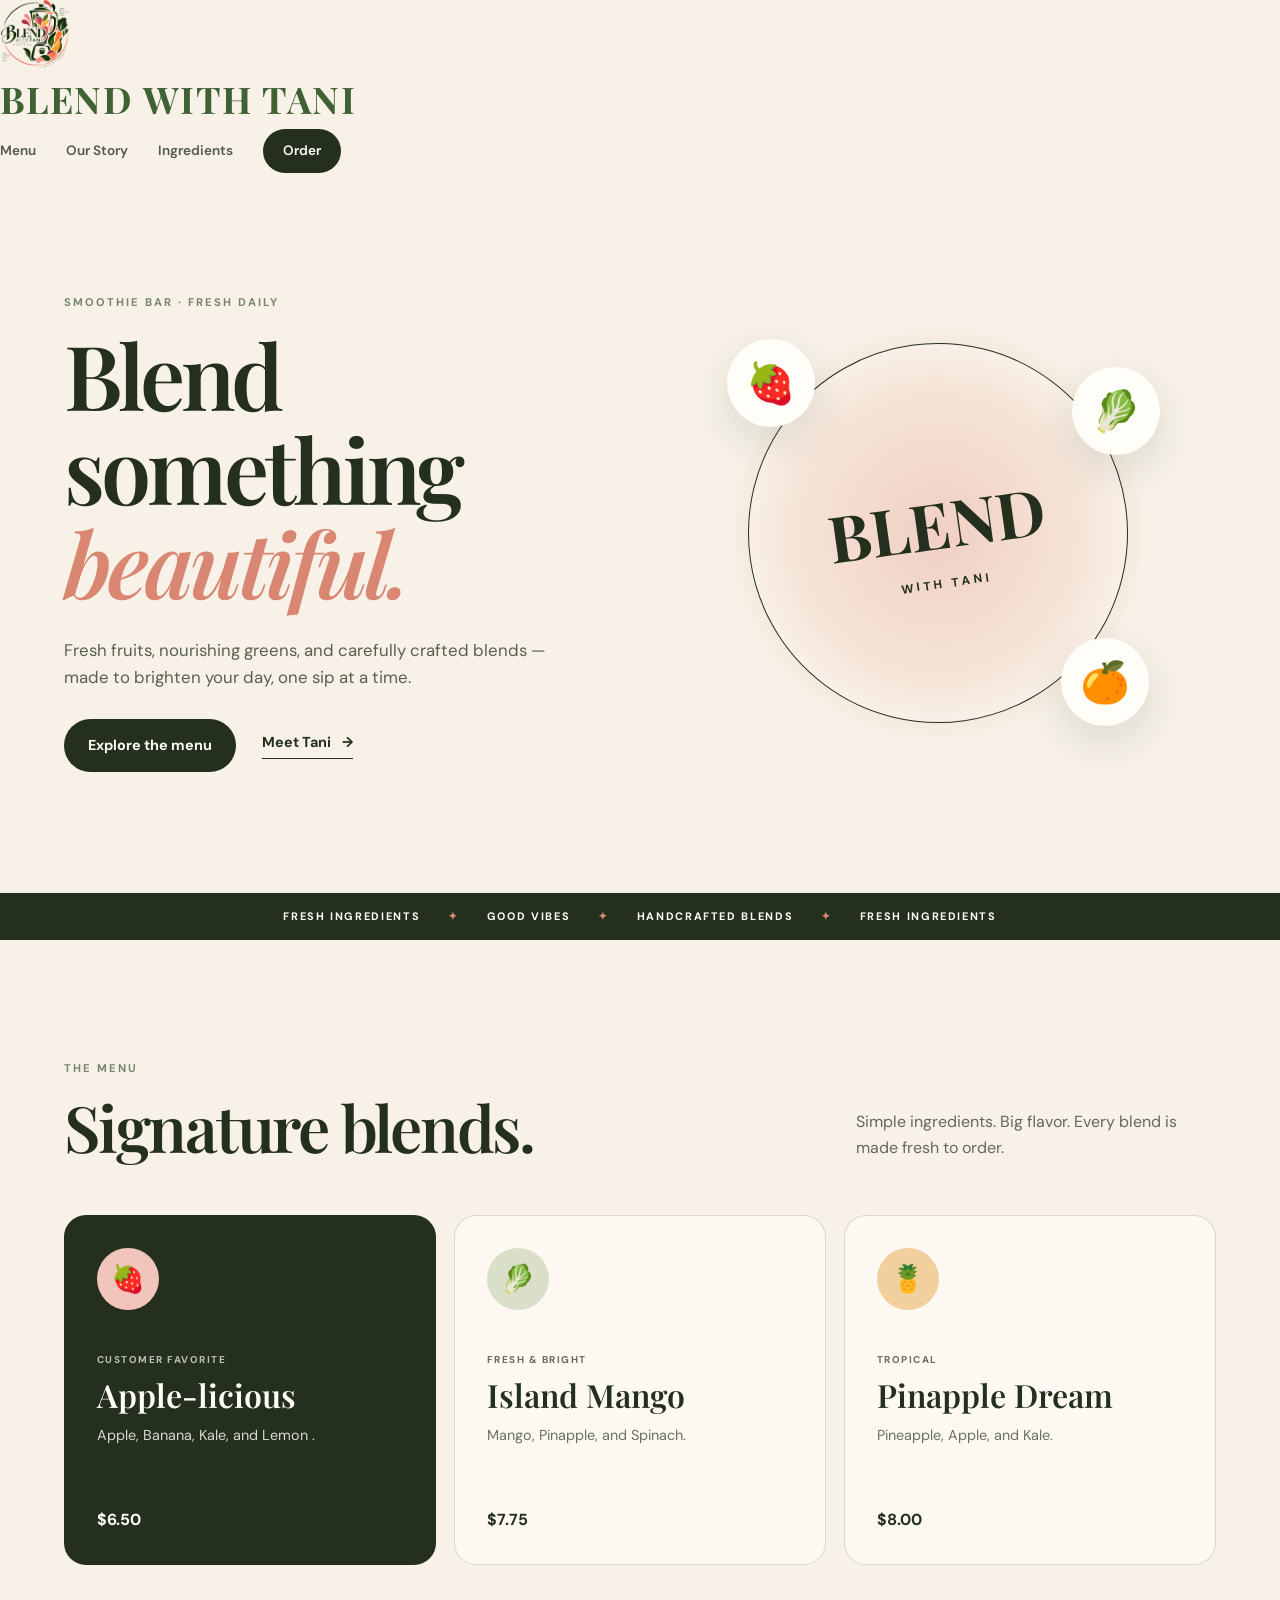
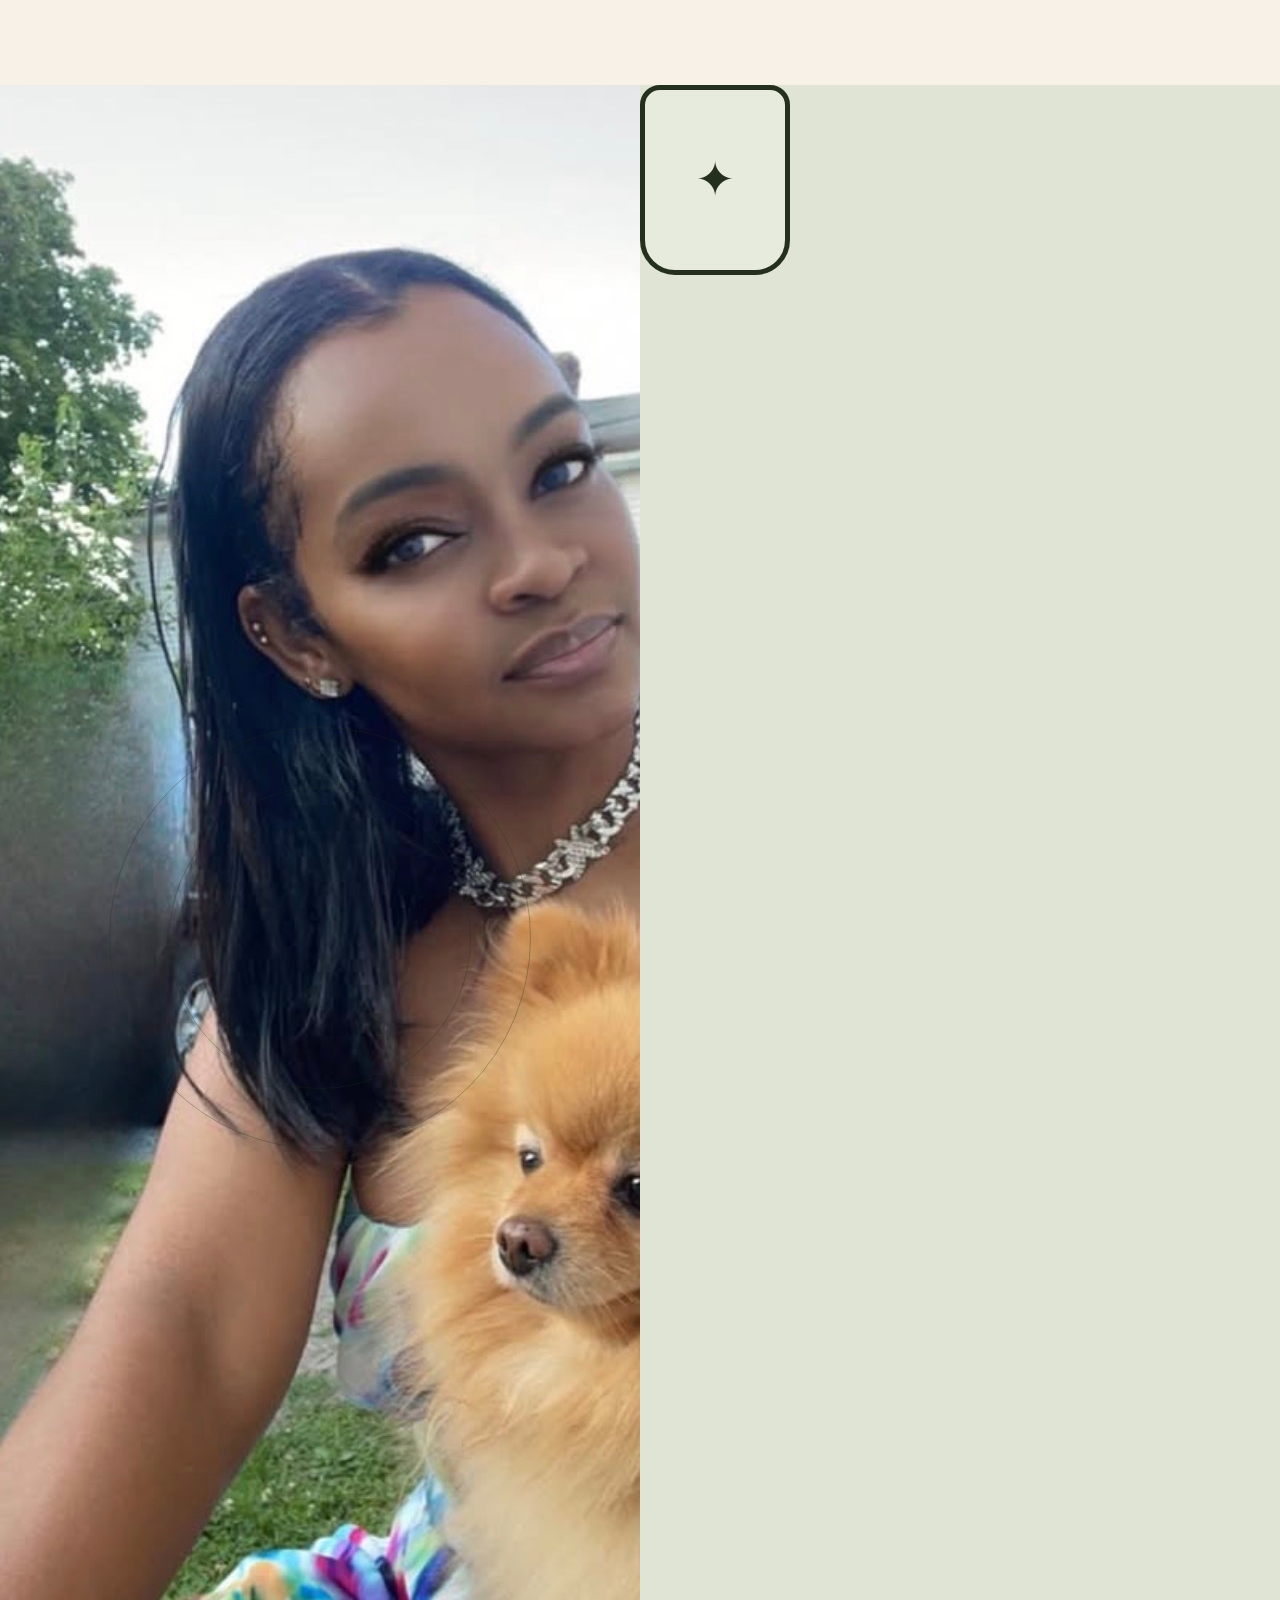
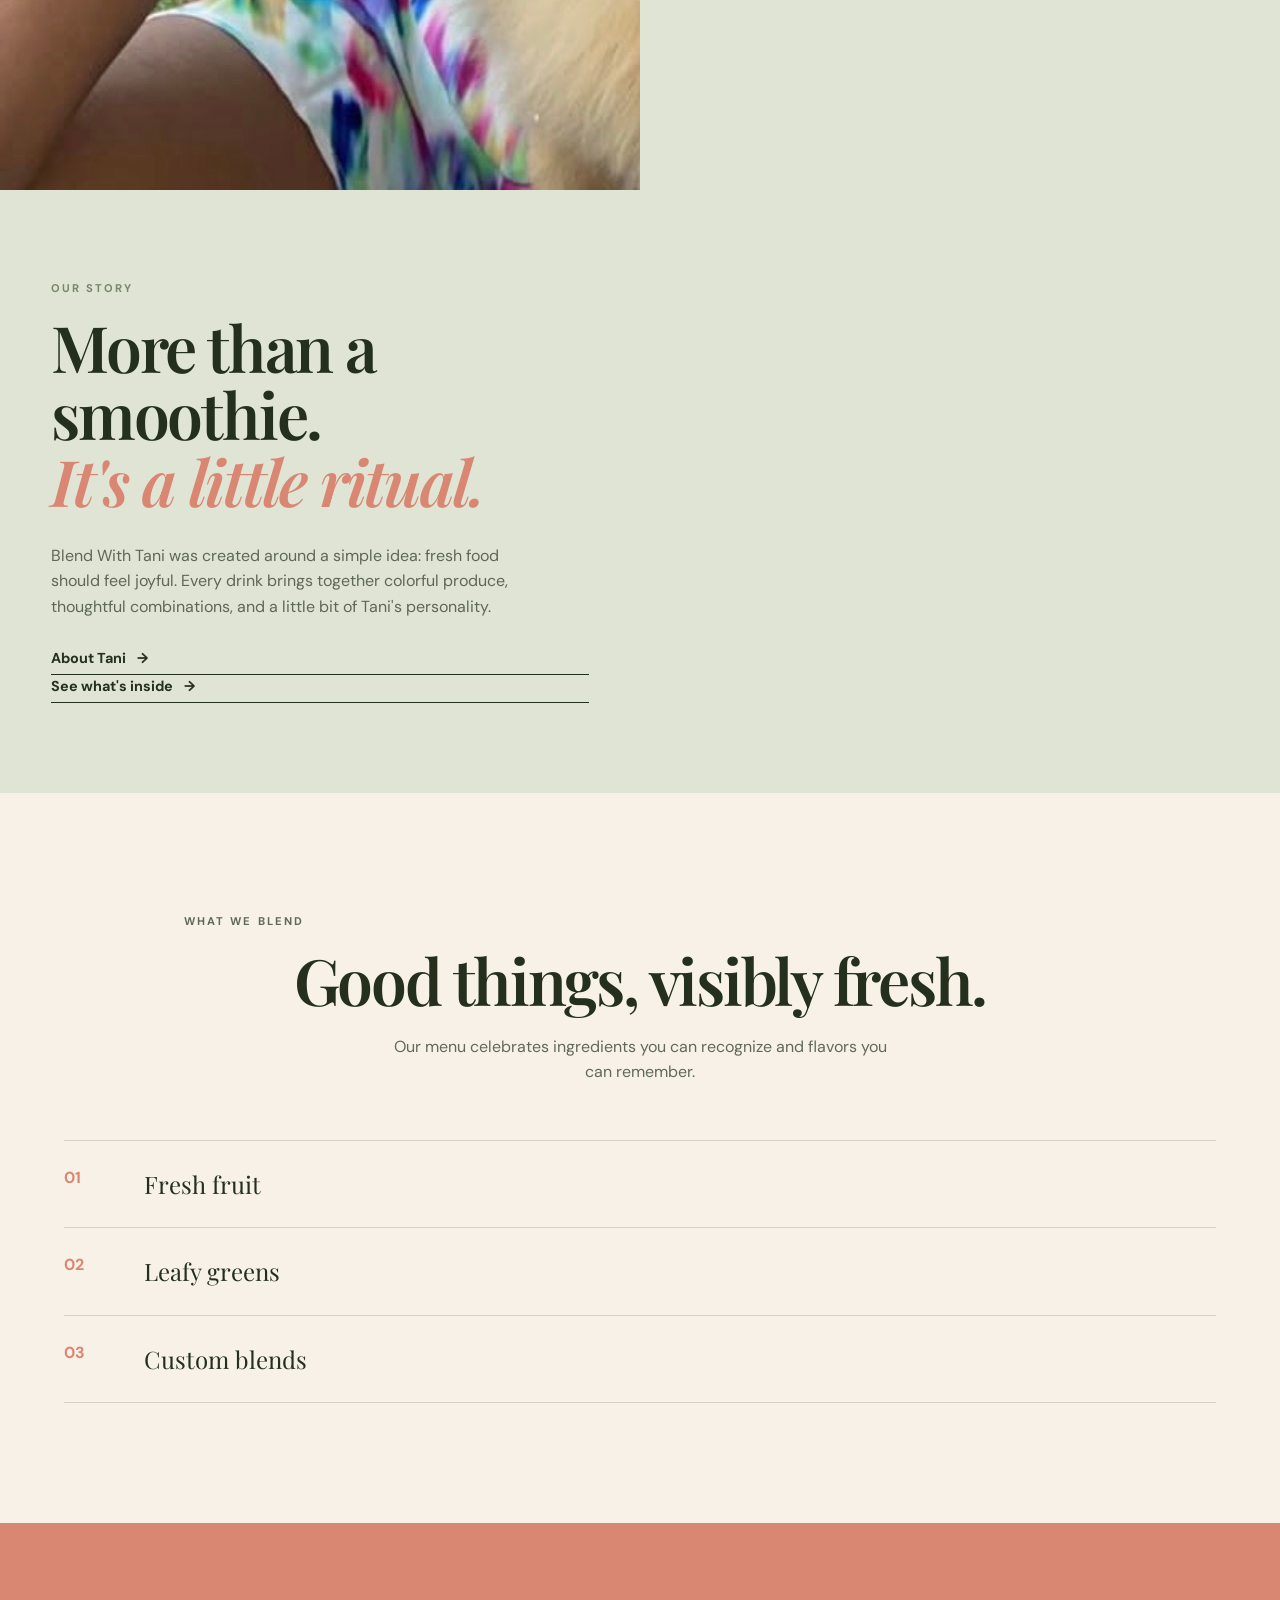
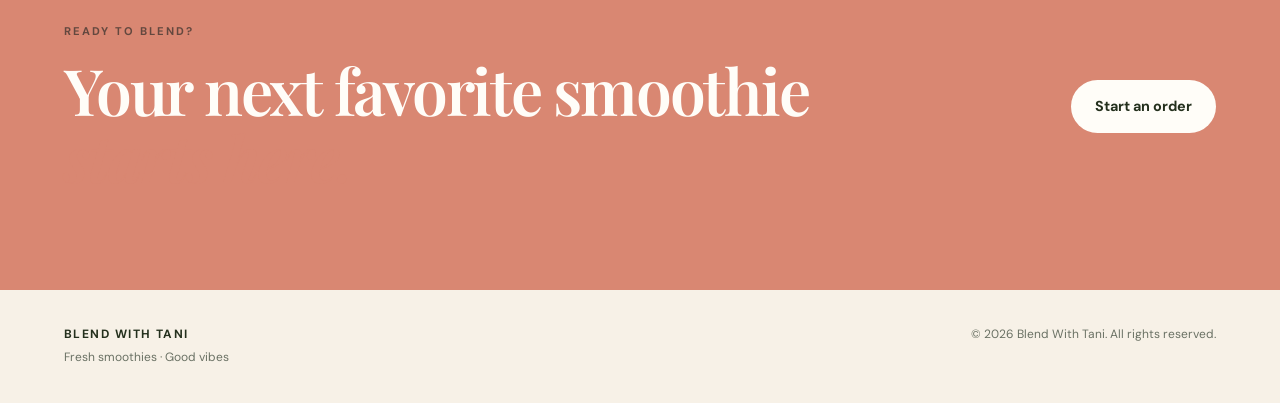
==== index.html @ c8574e02 "Update index.html" ====
<!DOCTYPE html>
<html lang="en">
<head>
  <meta charset="UTF-8">
  <meta name="viewport" content="width=device-width, initial-scale=1.0">

  <meta name="description"
        content="Blend With Tani — handcrafted smoothies made with fresh fruits, vegetables, and good vibes.">

  <title>Blend With Tani | Smoothie Bar</title>

  <link rel="preconnect" href="https://fonts.googleapis.com">
  <link rel="preconnect" href="https://fonts.gstatic.com" crossorigin>

  <link
    href="https://fonts.googleapis.com/css2?family=DM+Sans:wght@400;500;600;700&family=Playfair+Display:wght@500;600;700&display=swap"
    rel="stylesheet"
  >

  <link rel="stylesheet" href="style.css">
</head>

<body>

  <!-- NAVIGATION -->
  <header class="site-header">

    <a class="brand" href="#home">
      <img src="Tani-logo.png" alt="Blend With Tani logo">
    </a>
    
    <span class="brand-title">
      BLEND WITH TANI
    </span>
    
    <nav>
      <a href="#menu">Menu</a>
      <a href="#about">Our Story</a>
      <a href="#ingredients">Ingredients</a>
      <a class="nav-cta" href="#order">Order</a>
    </nav>

  </header>


  <main>

    <!-- HERO -->
    <section class="hero" id="home">

      <div class="hero-copy">

        <p class="eyebrow">
          SMOOTHIE BAR · FRESH DAILY
        </p>

        <h1>
          Blend something<br>
          <em>beautiful.</em>
        </h1>

        <p class="hero-text">
          Fresh fruits, nourishing greens, and carefully crafted
          blends — made to brighten your day, one sip at a time.
        </p>

        <div class="hero-actions">

          <a class="button button-dark" href="#menu">
            Explore the menu
          </a>

          <a class="text-link" href="#about">
            Meet Tani <span>→</span>
          </a>

        </div>

      </div>


      <!-- ABSTRACT HERO ART -->
      <div class="hero-art">

        <div class="glow"></div>

        <div class="fruit-card fruit-one">
          🍓
        </div>

        <div class="fruit-card fruit-two">
          🍊
        </div>

        <div class="fruit-card fruit-three">
          🥬
        </div>

        <div class="hero-circle">

          <span>BLEND</span>

          <strong>
            WITH TANI
          </strong>

        </div>

      </div>

    </section>


    <!-- TICKER -->
    <section class="ticker">

      <span>FRESH INGREDIENTS</span>
      <i>✦</i>

      <span>GOOD VIBES</span>
      <i>✦</i>

      <span>HANDCRAFTED BLENDS</span>
      <i>✦</i>

      <span>FRESH INGREDIENTS</span>

    </section>


    <!-- MENU -->
    <section class="section menu" id="menu">
      
      <div class="section-heading">

        <div>

          <p class="eyebrow">
            THE MENU
          </p>

          <h2>
            Signature blends.
          </h2>

        </div>

        <p>
          Simple ingredients. Big flavor.
          Every blend is made fresh to order.
        </p>

      </div>


      <div class="menu-grid">

        <!-- SMOOTHIE 1 -->
        <article class="menu-card featured">

          <div class="drink-icon pink">
            🍓
          </div>

          <p class="card-tag">
            CUSTOMER FAVORITE
          </p>

          <h3>
            Apple-licious
          </h3>

          <p>
           Apple, Banana, Kale, and Lemon .
          </p>

          <span class="price">
            $6.50
          </span>

        </article>


        <!-- SMOOTHIE 2 -->
        <article class="menu-card">

          <div class="drink-icon green">
            🥬
          </div>

          <p class="card-tag">
            FRESH & BRIGHT
          </p>

          <h3>
           Island Mango 
          </h3>

          <p>
           Mango, Pinapple, and Spinach. 
          </p>

          <span class="price">
            $7.75
          </span>

        </article>


        <!-- SMOOTHIE 3 -->
        <article class="menu-card">

          <div class="drink-icon orange">
            🍍
          </div>

          <p class="card-tag">
            TROPICAL
          </p>

          <h3>
            Pinapple Dream
          </h3>

          <p>
           Pineapple, Apple, and Kale.
          </p>

          <span class="price">
            $8.00
          </span>

        </article>

      </div>

    </section>


    <!-- OUR STORY -->
    <section class="story" id="about">

    <div class="story-image">
    <img src="IMG_0964.jpg" alt="Tani and Yoda">
</div>
        <div class="blender-shape">
          ✦
        </div>

      </div>


      <div class="story-copy">

        <p class="eyebrow">
          OUR STORY
        </p>

        <h2>
          More than a smoothie.<br>
          <em>It's a little ritual.</em>
        </h2>

        <p>
          Blend With Tani was created around a simple idea:
          fresh food should feel joyful. Every drink brings
          together colorful produce, thoughtful combinations,
          and a little bit of Tani's personality.
        </p>
       <a class="text-link" href="About.html">
       About Tani <span>→</span>
      </a>
        <a class="text-link" href="#ingredients">
          See what's inside <span>→</span>
        </a>

      </div>

    </section>


    <!-- INGREDIENTS -->
    <section class="section ingredients" id="ingredients">

      <div class="section-heading centered">

        <p class="eyebrow">
          WHAT WE BLEND
        </p>

        <h2>
          Good things, visibly fresh.
        </h2>

        <p>
          Our menu celebrates ingredients you can recognize
          and flavors you can remember.
        </p>

      </div>


      <div class="ingredient-list">

        <div>
          <strong>01</strong>
          <span>Fresh fruit</span>
        </div>

        <div>
          <strong>02</strong>
          <span>Leafy greens</span>
        </div>

        <div>
          <strong>03</strong>
          <span>Custom blends</span>
        </div>

      </div>

    </section>


    <!-- ORDER -->
    <section class="order" id="order">

      <div>

        <p class="eyebrow">
          READY TO BLEND?
        </p>

        <h2>
          Your next favorite smoothie<br>
          <em>starts here.</em>
        </h2>

      </div>

      <a
        class="button button-light"
        href="mailto:hello@blendwithtani.com"
      >
        Start an order
      </a>

    </section>

  </main>


  <!-- FOOTER -->
  <footer>

    <div>

      <strong>
        BLEND WITH TANI
      </strong>

      <span>
        Fresh smoothies · Good vibes
      </span>

    </div>

    <p>
      © 2026 Blend With Tani. All rights reserved.
    </p>

  </footer>

</body>
</html>
---- style.css ----
* {
  box-sizing: border-box;
  margin: 0;
  padding: 0;
}


/* =========================
   COLORS
========================= */

:root {
  --ink: #24301d;
  --sage: #78876a;
  --cream: #f7f1e7;
  --peach: #d98772;
  --blush: #e9b6a7;
  --white: #fffdf8;
  --line: rgba(36, 48, 29, 0.16);
}


/* =========================
   GENERAL
========================= */

html {
  scroll-behavior: smooth;
}

body {
  background: var(--cream);
  color: var(--ink);
  font-family: "DM Sans", sans-serif;
  line-height: 1.6;
}

a {
  color: inherit;
  text-decoration: none;
}

.brand {
  display: flex;
  align-items: center;
  gap: 14px;
}

.brand img {
  width: 70px;
  height: 70px;
  object-fit: contain;
}

.brand-title {
  font-family: "Playfair Display", serif;
  font-size: 2.3rem;
  font-weight: 700;
  letter-spacing: 0.04em;
  color: #3f6134;
  white-space: nowrap;
}
}

/* =========================
   NAVIGATION
========================= */

.site-header {
  width: min(1180px, 90%);
  margin: 0 auto;

  padding: 22px 0;

  display: flex;
  align-items: center;
  justify-content: space-between;
}



nav {
  display: flex;
  align-items: center;
  gap: 30px;

  font-size: 0.85rem;
  font-weight: 600;
}

nav a {
  opacity: 0.78;
  transition: 0.2s;
}

nav a:hover {
  opacity: 1;
}

.nav-cta {
  background: var(--ink);
  color: var(--white);

  padding: 11px 20px;

  border-radius: 100px;

  opacity: 1;
}


/* =========================
   TYPOGRAPHY
========================= */

h1,
h2,
h3 {
  font-family: "Playfair Display", serif;
  font-weight: 600;
  line-height: 1.05;
}

h1 {
  font-size: clamp(4rem, 7vw, 7rem);
  letter-spacing: -0.045em;
}

h2 {
  font-size: clamp(2.7rem, 5vw, 4.5rem);
  letter-spacing: -0.035em;
}

h1 em,
h2 em {
  color: var(--peach);
  font-style: italic;
}

.eyebrow {
  letter-spacing: 0.18em;
  font-size: 0.7rem;
  font-weight: 700;
  color: var(--sage);

  margin-bottom: 15px;
}


/* =========================
   HERO
========================= */

.hero {
  width: min(1180px, 90%);
  min-height: 720px;

  margin: 0 auto;

  display: grid;
  grid-template-columns: 1fr 1fr;

  align-items: center;
  gap: 40px;
}

.hero-text {
  max-width: 500px;

  margin: 28px 0;

  font-size: 1.05rem;

  color: #58604f;
}

.hero-actions {
  display: flex;
  align-items: center;
  gap: 26px;
}


/* =========================
   BUTTONS
========================= */

.button {
  display: inline-block;

  padding: 15px 24px;

  border-radius: 100px;

  font-weight: 700;
  font-size: 0.9rem;
}

.button-dark {
  background: var(--ink);
  color: var(--white);
}

.button-light {
  background: var(--white);
  color: var(--ink);
}

.text-link {
  font-weight: 700;
  font-size: 0.9rem;

  border-bottom: 1px solid var(--ink);

  padding-bottom: 4px;
}

.text-link span {
  margin-left: 8px;
}


/* =========================
   HERO ART
========================= */

.hero-art {
  min-height: 570px;

  position: relative;

  display: grid;
  place-items: center;
}

.glow {
  width: 420px;
  height: 420px;

  border-radius: 50%;

  background:
    radial-gradient(
      circle,
      #e9b6a7 0%,
      #efd8c7 50%,
      transparent 70%
    );

  position: absolute;
}

.hero-circle {
  position: relative;

  width: 380px;
  height: 380px;

  border: 1px solid var(--ink);

  border-radius: 50%;

  display: flex;
  flex-direction: column;

  align-items: center;
  justify-content: center;

  transform: rotate(-8deg);

  background: rgba(255, 253, 248, 0.35);
}

.hero-circle span {
  font-family: "Playfair Display", serif;

  font-size: 4rem;

  font-weight: 700;
}

.hero-circle strong {
  letter-spacing: 0.28em;

  font-size: 0.75rem;

  margin-left: 0.28em;
}


/* FRUIT CIRCLES */

.fruit-card {
  position: absolute;

  z-index: 2;

  width: 88px;
  height: 88px;

  display: grid;
  place-items: center;

  border-radius: 50%;

  background: var(--white);

  box-shadow:
    0 15px 40px rgba(36, 48, 29, 0.12);

  font-size: 2.5rem;
}

.fruit-one {
  top: 16%;
  left: 12%;
}

.fruit-two {
  bottom: 16%;
  right: 12%;
}

.fruit-three {
  top: 21%;
  right: 10%;
}


/* =========================
   TICKER
========================= */

.ticker {
  overflow: hidden;

  white-space: nowrap;

  background: var(--ink);

  color: var(--white);

  padding: 15px 0;

  display: flex;

  justify-content: center;

  gap: 28px;

  letter-spacing: 0.15em;

  font-size: 0.68rem;

  font-weight: 700;
}

.ticker i {
  color: var(--peach);
  font-style: normal;
}


/* =========================
   SECTIONS
========================= */

.section {
  width: min(1180px, 90%);

  margin: 0 auto;

  padding: 120px 0;
}

.section-heading {
  display: flex;

  justify-content: space-between;

  align-items: end;

  gap: 40px;

  margin-bottom: 55px;
}

.section-heading > p {
  max-width: 360px;

  color: #62685c;
}


/* =========================
   MENU
========================= */

.menu-grid {
  display: grid;

  grid-template-columns:
    repeat(3, 1fr);

  gap: 18px;
}

.menu-card {
  background:
    rgba(255, 253, 248, 0.68);

  border:
    1px solid var(--line);

  border-radius: 22px;

  padding: 32px;

  min-height: 350px;

  display: flex;

  flex-direction: column;

  transition:
    transform 0.25s,
    box-shadow 0.25s;
}

.menu-card:hover {
  transform: translateY(-6px);

  box-shadow:
    0 20px 50px rgba(36, 48, 29, 0.08);
}

.menu-card.featured {
  background: var(--ink);
  color: var(--white);
}

.drink-icon {
  width: 62px;
  height: 62px;

  border-radius: 50%;

  display: grid;
  place-items: center;

  font-size: 1.7rem;

  margin-bottom: 42px;
}

.pink {
  background: #f1c5bb;
}

.green {
  background: #d9dfc8;
}

.orange {
  background: #f2d09d;
}

.card-tag {
  font-size: 0.62rem;

  letter-spacing: 0.15em;

  font-weight: 700;

  opacity: 0.7;

  margin-bottom: 10px;
}

.menu-card h3 {
  font-size: 2rem;

  margin-bottom: 12px;
}

.menu-card p:not(.card-tag) {
  color: #697064;

  font-size: 0.9rem;
}

.featured p:not(.card-tag) {
  color: #d6dbd1;
}

.price {
  margin-top: auto;

  padding-top: 25px;

  font-weight: 700;
}


/* =========================
   STORY
========================= */

.story {
  background: #dfe4d5;

  display: grid;

  grid-template-columns: 1fr 1fr;

  min-height: 650px;
}

.story-image {
  min-height: 650px;

  display: grid;

  place-items: center;

  background: #c7d0bb;

  position: relative;

  overflow: hidden;
}

.story-image::before,
.story-image::after {
  content: "";

  position: absolute;

  border:
    1px solid rgba(36, 48, 29, 0.3);

  border-radius: 50%;
}

.story-image::before {
  width: 420px;
  height: 420px;
}

.story-image::after {
  width: 300px;
  height: 300px;
}

.blender-shape {
  width: 150px;
  height: 190px;

  border:
    5px solid var(--ink);

  border-radius:
    20px 20px 35px 35px;

  z-index: 2;

  display: grid;

  place-items: center;

  font-size: 3rem;

  background:
    rgba(255, 253, 248, 0.25);
}

.story-copy {
  padding: 90px max(8%, 50px);

  display: flex;

  flex-direction: column;

  justify-content: center;
}

.story-copy p:not(.eyebrow) {
  max-width: 480px;

  margin: 28px 0;

  color: #5e6758;
}


/* =========================
   INGREDIENTS
========================= */

.centered {
  display: block;

  text-align: center;
}

.centered > p:last-child {
  max-width: 500px;

  margin: 20px auto 0;
}

.ingredient-list {
  border-top:
    1px solid var(--line);
}

.ingredient-list div {
  display: grid;

  grid-template-columns:
    80px 1fr;

  padding: 24px 0;

  border-bottom:
    1px solid var(--line);
}

.ingredient-list strong {
  color: var(--peach);
}

.ingredient-list span {
  font-family:
    "Playfair Display", serif;

  font-size: 1.5rem;
}


/* =========================
   ORDER
========================= */

.order {
  padding: 100px 5%;

  background: var(--peach);

  display: flex;

  justify-content: space-between;

  align-items: center;

  gap: 40px;
}

.order .eyebrow {
  color: #63483f;
}

.order h2 {
  color: var(--white);
}


/* =========================
   FOOTER
========================= */

footer {
  width: min(1180px, 90%);

  margin: auto;

  padding: 35px 0;

  display: flex;

  justify-content: space-between;

  gap: 30px;

  font-size: 0.75rem;

  color: #6a7164;
}

footer strong {
  display: block;

  color: var(--ink);

  letter-spacing: 0.12em;
}

footer span {
  display: block;

  margin-top: 4px;
}


/* =========================
   MOBILE
========================= */

@media (max-width: 800px) {

  nav a:not(.nav-cta) {
    display: none;
  }

  .hero {
    grid-template-columns: 1fr;

    padding:
      55px 0 80px;
  }

  .hero-art {
    min-height: 450px;
  }

  .hero-circle {
    width: 310px;
    height: 310px;
  }

  .hero-circle span {
    font-size: 3.1rem;
  }

  .menu-grid,
  .story {
    grid-template-columns: 1fr;
  }

  .story-image {
    min-height: 400px;
  }

  .story-copy {
    padding: 70px 8%;
  }

  .section-heading,
  .order,
  footer {
    flex-direction: column;

    align-items: flex-start;
  }

  .order {
    padding: 75px 8%;
  }
}
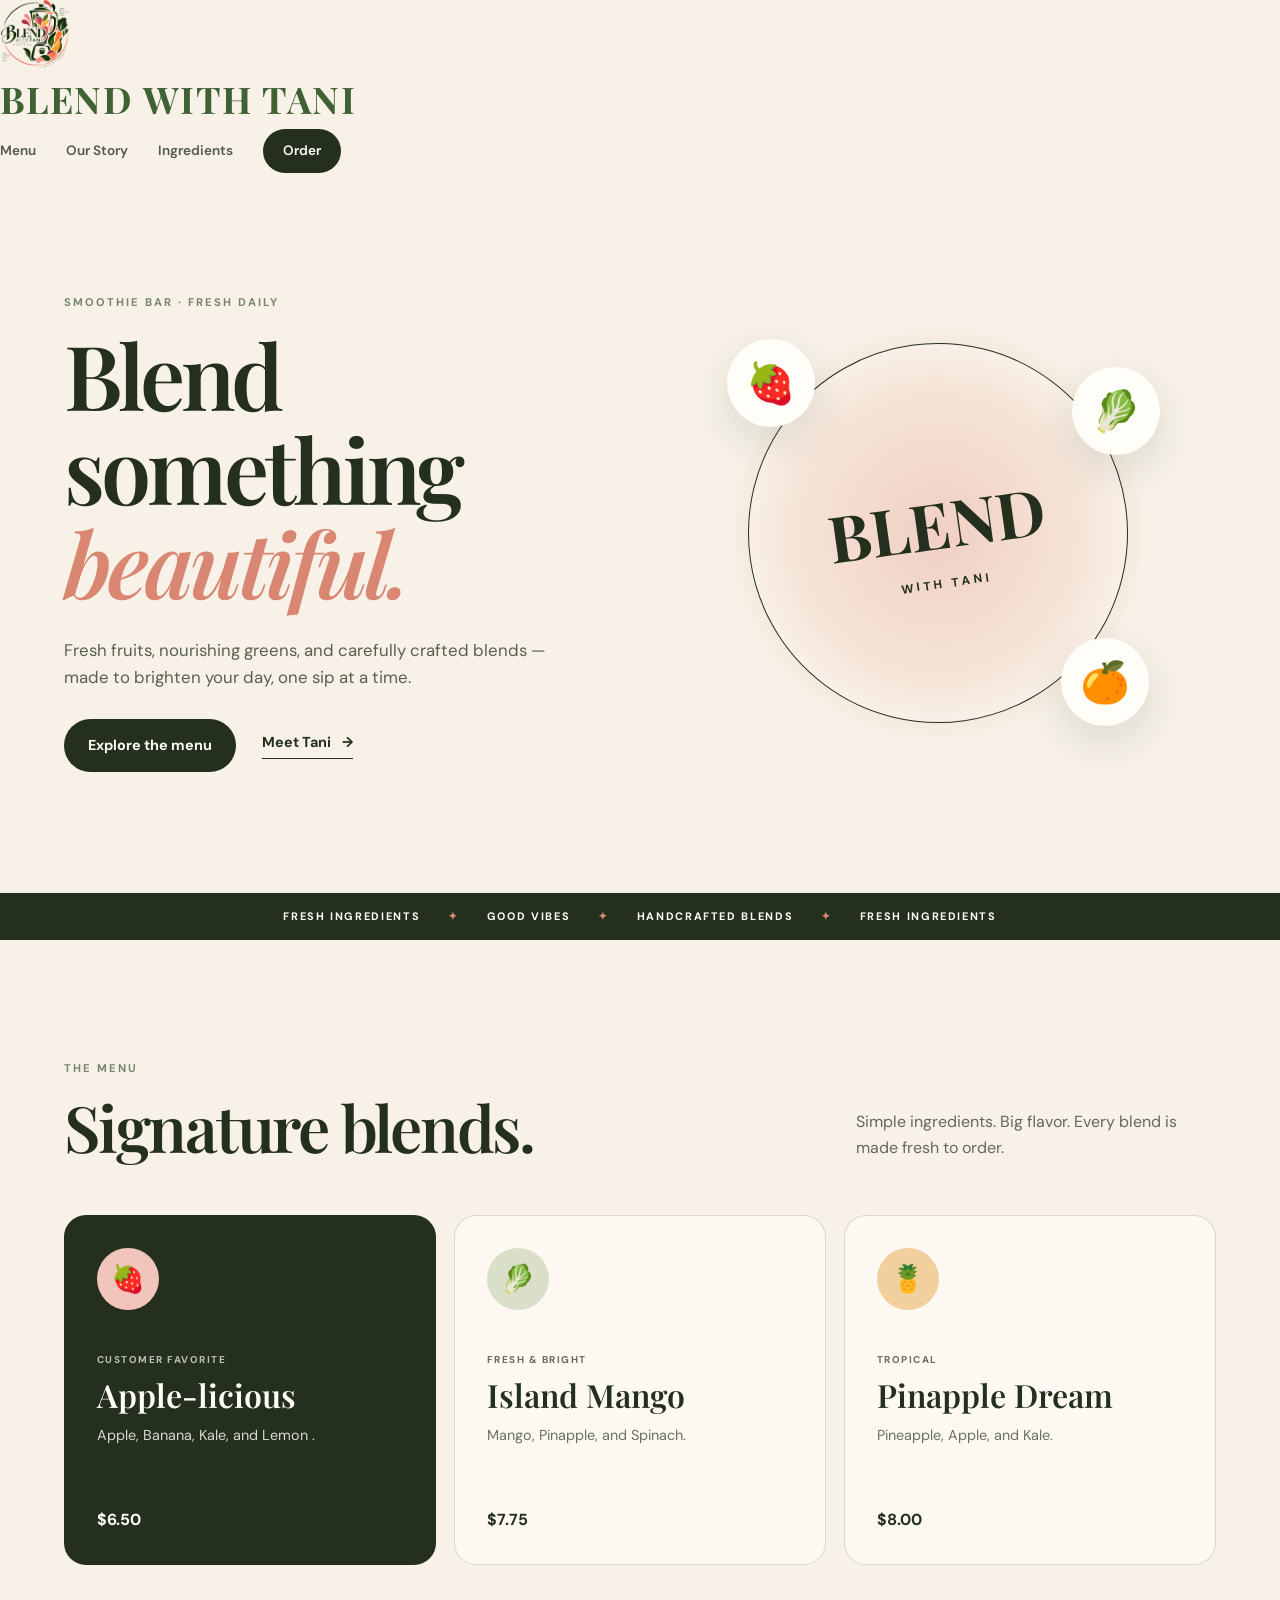
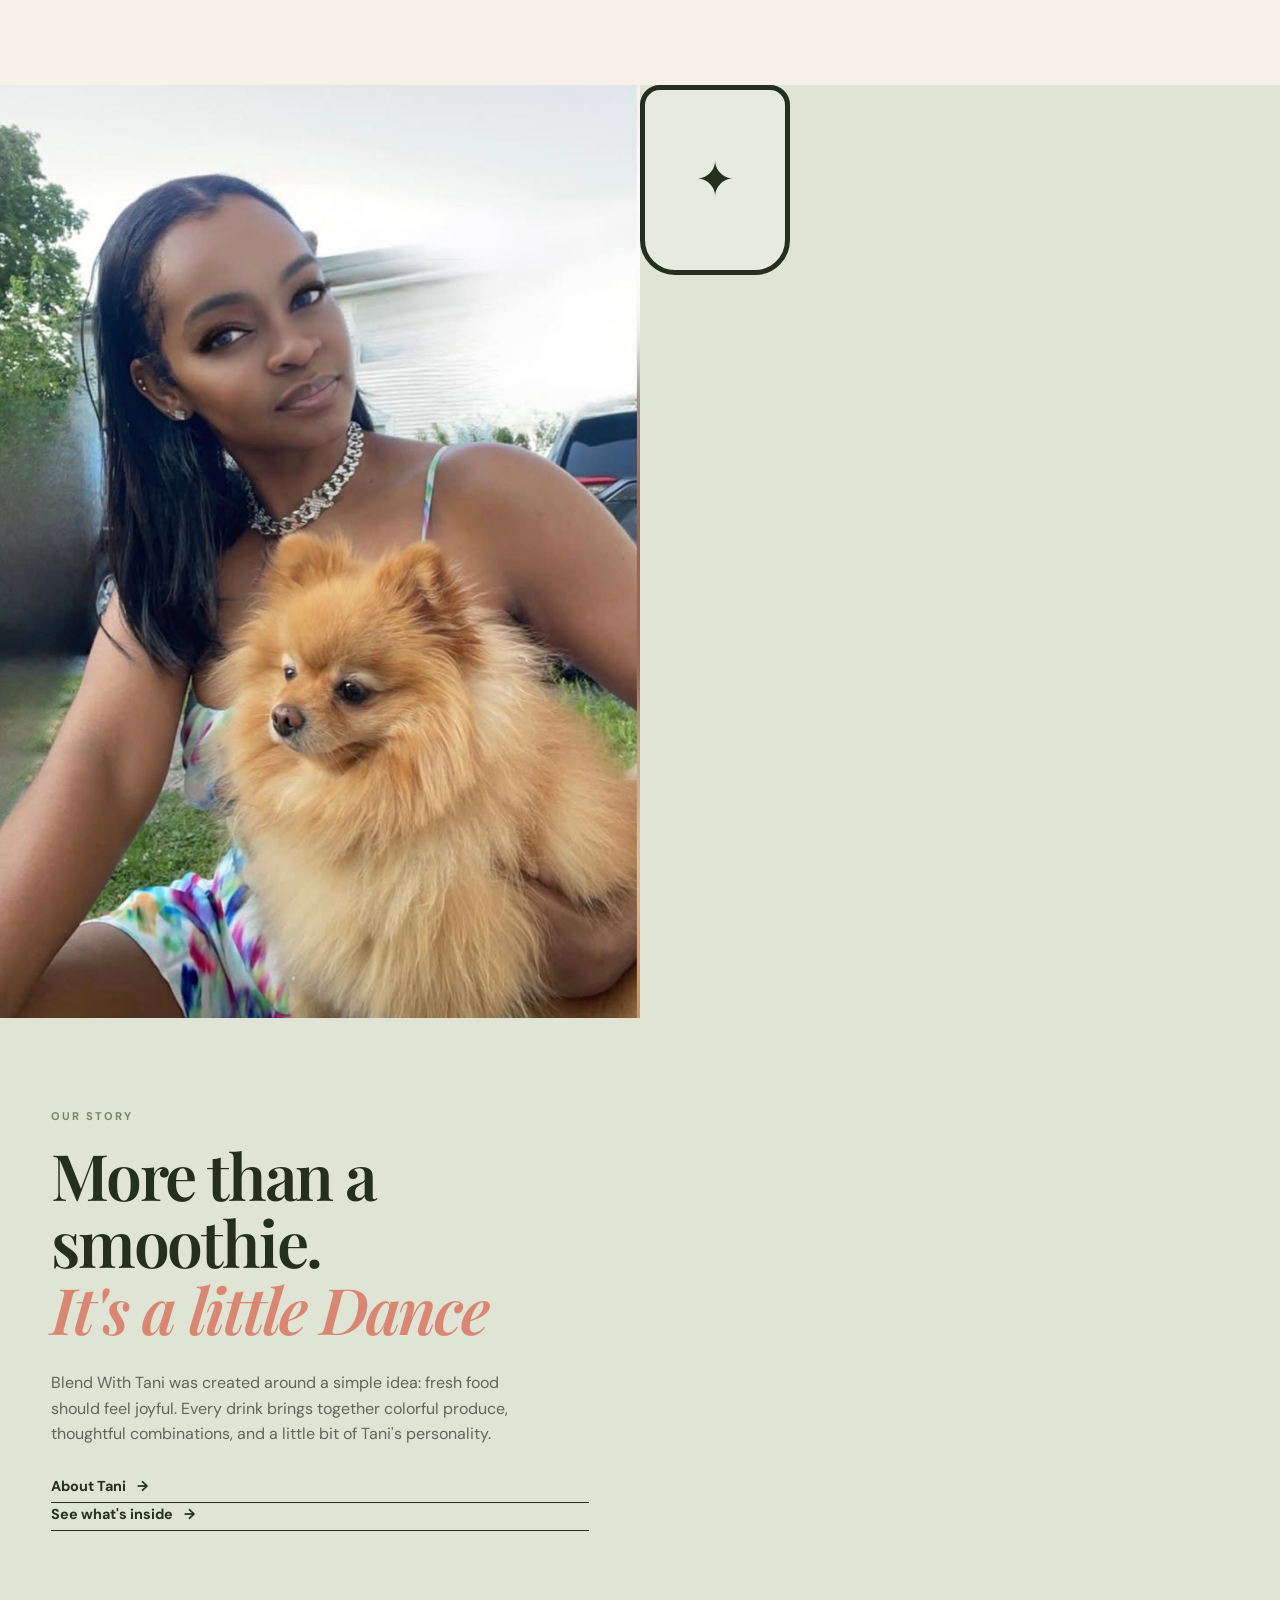
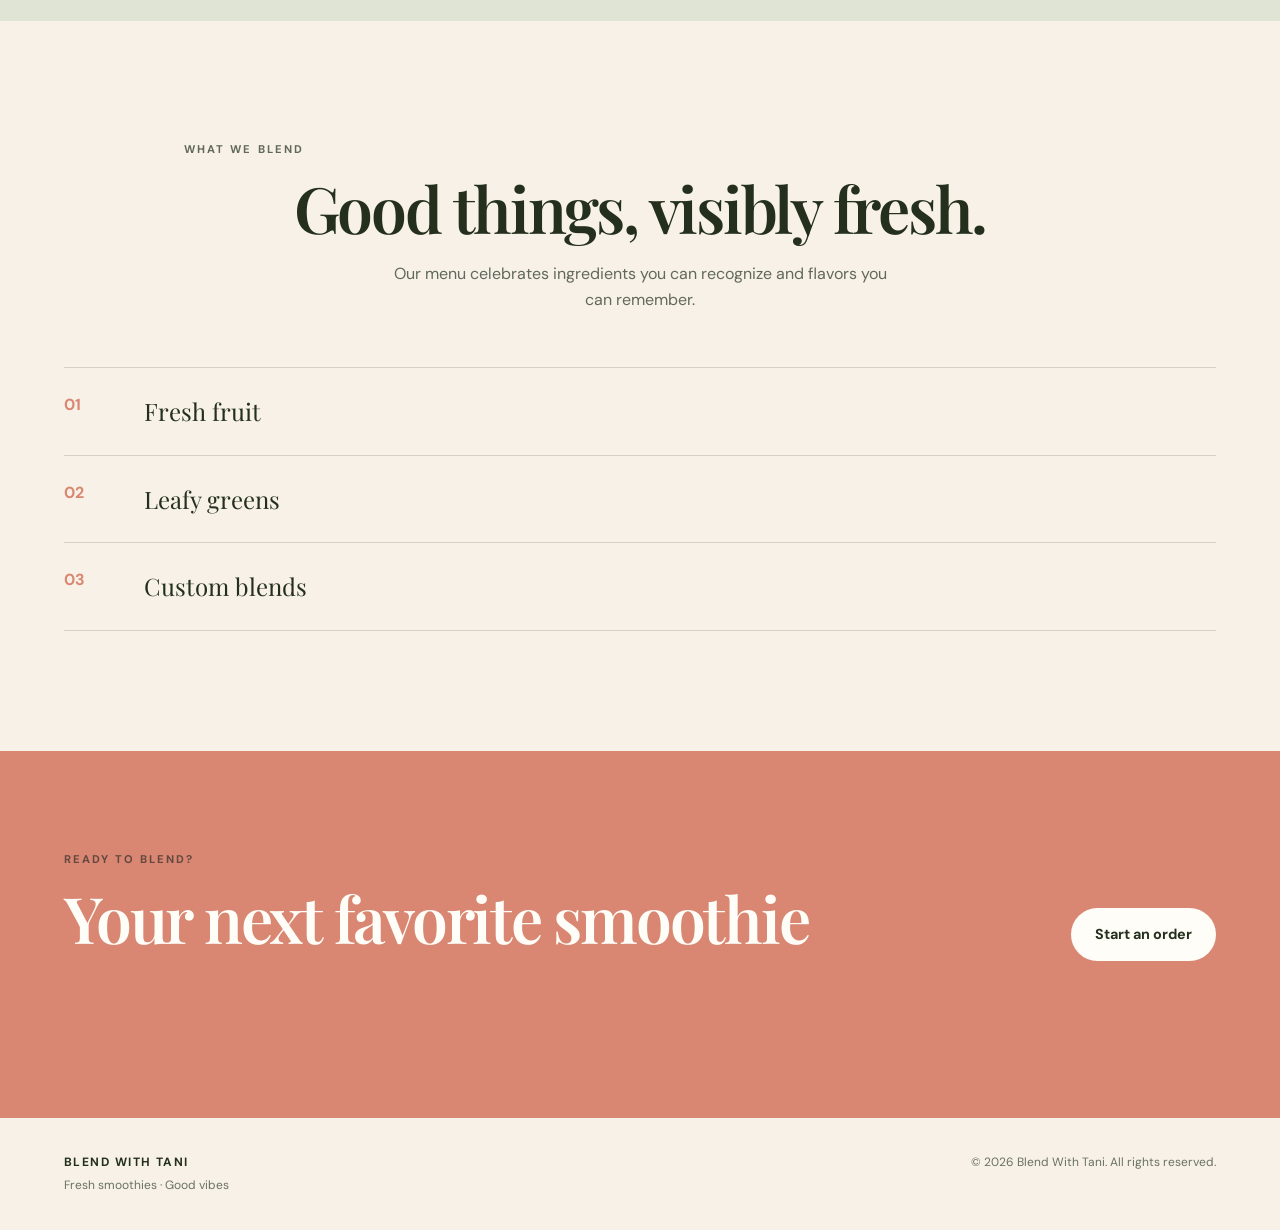
==== commit cc4ecd37: "Update index.html" ====
--- a/index.html
+++ b/index.html
@@ -238,47 +238,46 @@
 
 
     <!-- OUR STORY -->
-    <section class="story" id="about">
-
-    <div class="story-image">
+   <!-- OUR STORY -->
+<section class="story" id="about">
+
+  <div class="story-image">
     <img src="IMG_0964.jpg" alt="Tani and Yoda">
-</div>
-        <div class="blender-shape">
-          ✦
-        </div>
-
-      </div>
-
-
-      <div class="story-copy">
-
-        <p class="eyebrow">
-          OUR STORY
-        </p>
-
-        <h2>
-          More than a smoothie.<br>
-          <em>It's a little ritual.</em>
-        </h2>
-
-        <p>
-          Blend With Tani was created around a simple idea:
-          fresh food should feel joyful. Every drink brings
-          together colorful produce, thoughtful combinations,
-          and a little bit of Tani's personality.
-        </p>
-       <a class="text-link" href="About.html">
-       About Tani <span>→</span>
-      </a>
-        <a class="text-link" href="#ingredients">
-          See what's inside <span>→</span>
-        </a>
-
-      </div>
-
-    </section>
-
-
+  </div>
+
+  <div class="blender-shape">
+    ✦
+  </div>
+
+  <div class="story-copy">
+
+    <p class="eyebrow">
+      OUR STORY
+    </p>
+
+    <h2>
+      More than a smoothie.<br>
+      <em>It's a little Dance</em>
+    </h2>
+
+    <p>
+      Blend With Tani was created around a simple idea:
+      fresh food should feel joyful. Every drink brings
+      together colorful produce, thoughtful combinations,
+      and a little bit of Tani's personality.
+    </p>
+
+    <a class="text-link" href="About.html">
+      About Tani <span>→</span>
+    </a>
+
+    <a class="text-link" href="#ingredients">
+      See what's inside <span>→</span>
+    </a>
+
+  </div>
+
+</section>
     <!-- INGREDIENTS -->
     <section class="section ingredients" id="ingredients">
 
--- a/style.css
+++ b/style.css
@@ -516,42 +516,12 @@
   min-height: 650px;
 }
 
-.story-image {
-  min-height: 650px;
-
-  display: grid;
-
-  place-items: center;
-
-  background: #c7d0bb;
-
-  position: relative;
-
-  overflow: hidden;
-}
-
-.story-image::before,
-.story-image::after {
-  content: "";
-
-  position: absolute;
-
-  border:
-    1px solid rgba(36, 48, 29, 0.3);
-
-  border-radius: 50%;
-}
-
-.story-image::before {
-  width: 420px;
-  height: 420px;
-}
-
-.story-image::after {
-  width: 300px;
-  height: 300px;
-}
-
+.story-image img {
+    width: 100%;
+    height: 100%;
+    object-fit: cover;
+    display: block;
+}
 .blender-shape {
   width: 150px;
   height: 190px;
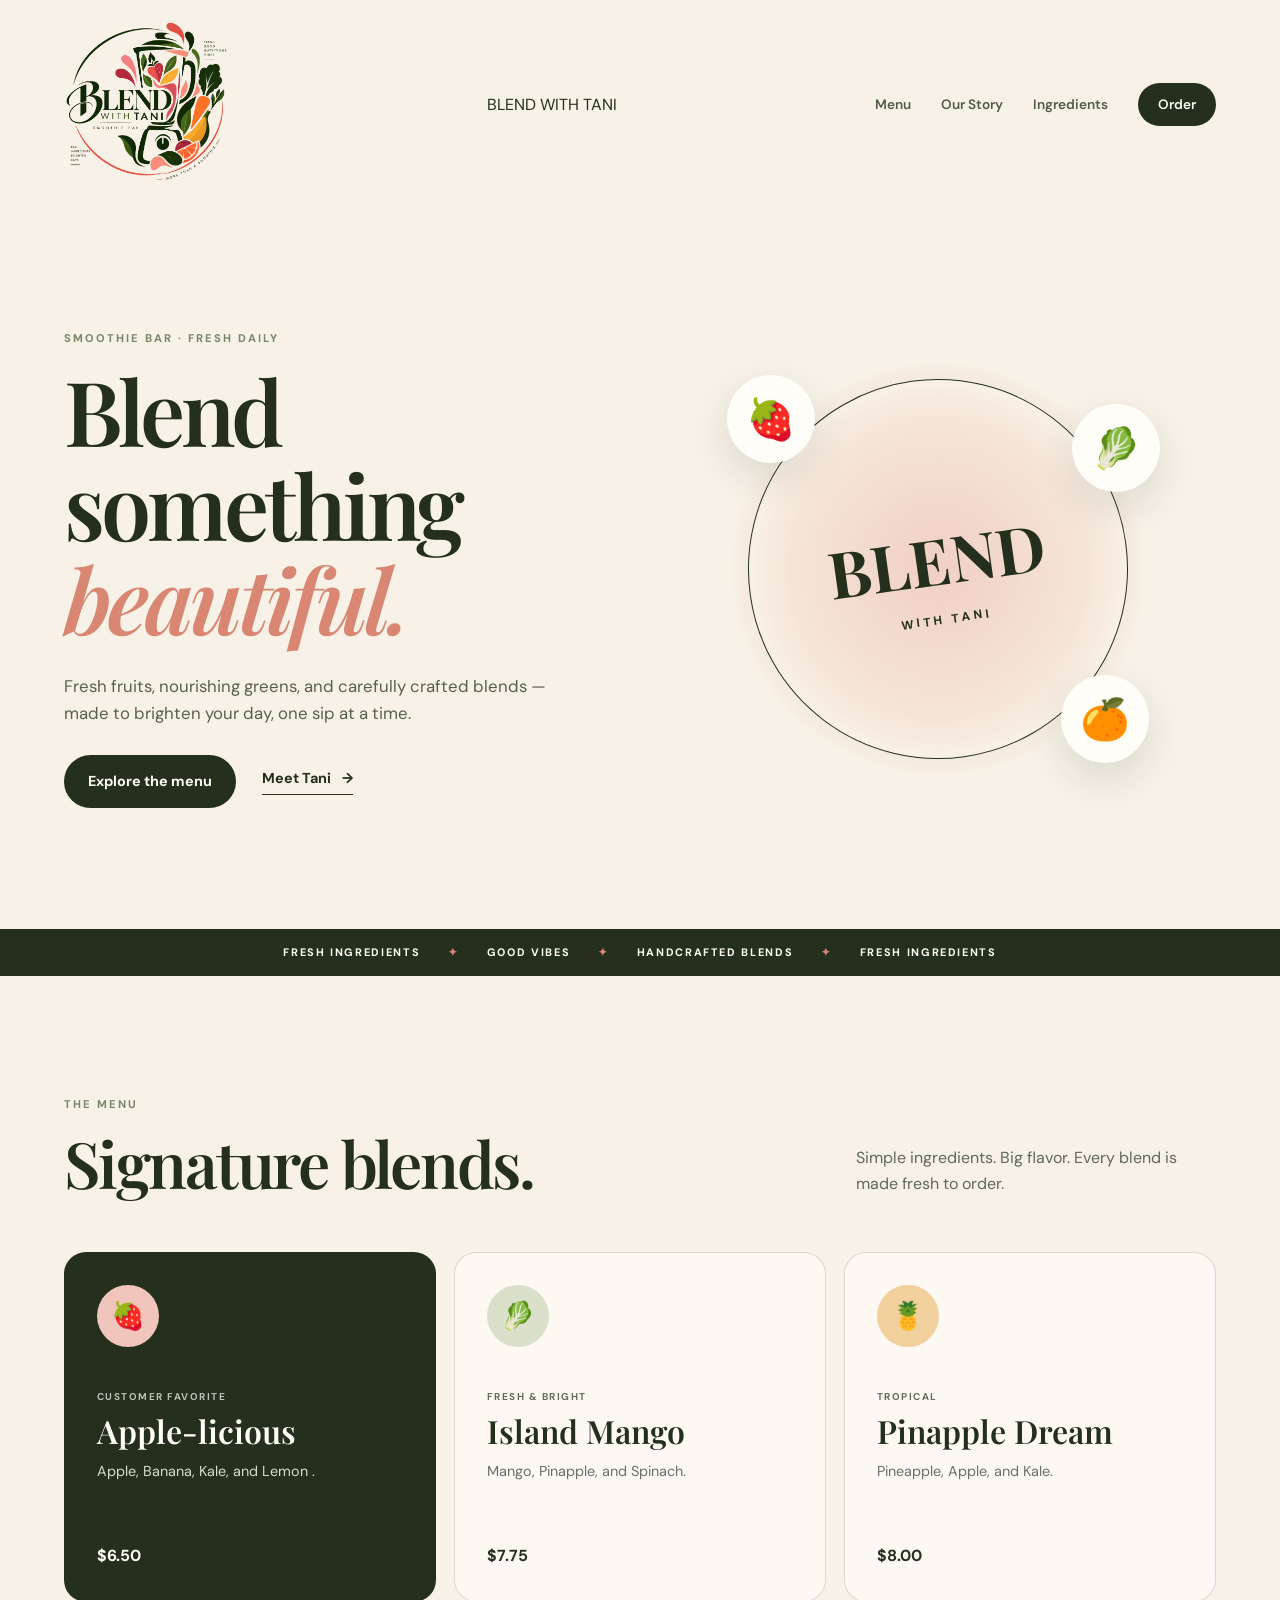
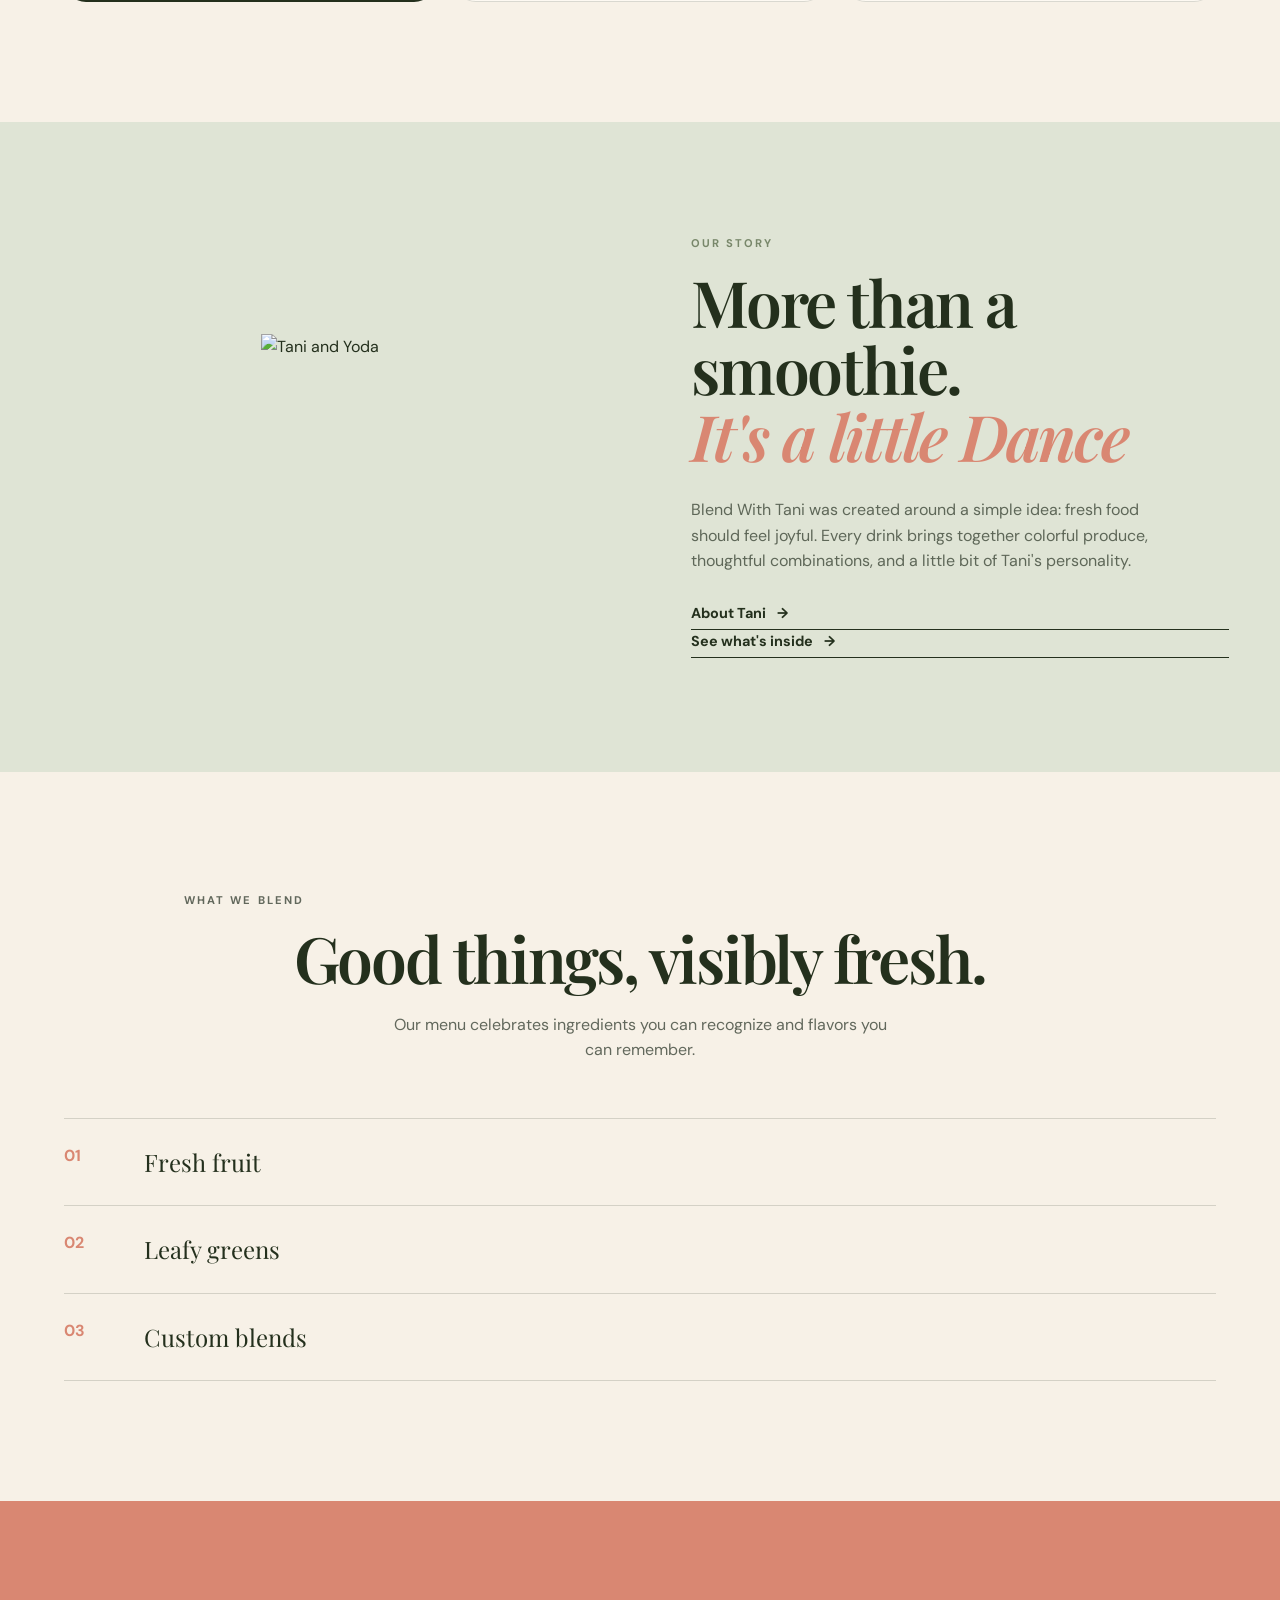
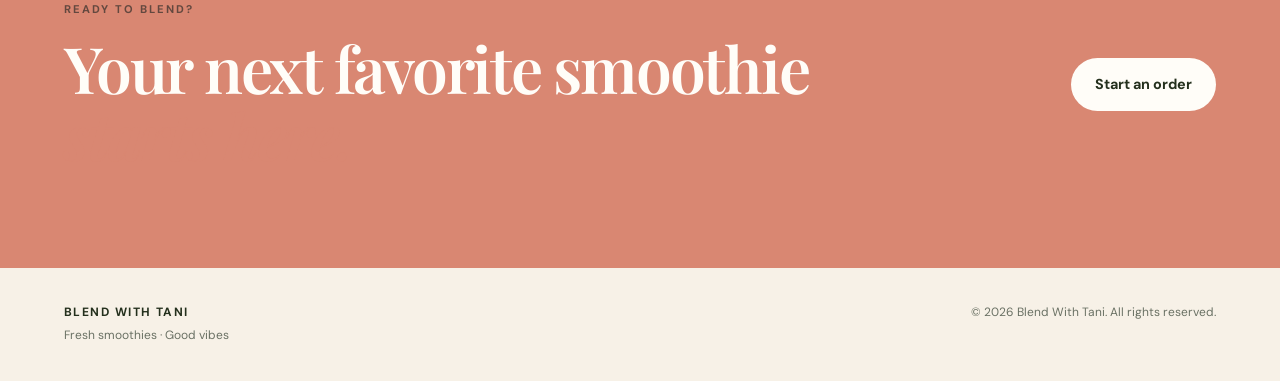
==== commit 69549d45: "Update index.html" ====
--- a/index.html
+++ b/index.html
@@ -242,12 +242,9 @@
 <section class="story" id="about">
 
   <div class="story-image">
-    <img src="IMG_0964.jpg" alt="Tani and Yoda">
+    <img src="" alt="Tani and Yoda">
   </div>
 
-  <div class="blender-shape">
-    ✦
-  </div>
 
   <div class="story-copy">
 
--- a/style.css
+++ b/style.css
@@ -40,27 +40,6 @@
   text-decoration: none;
 }
 
-.brand {
-  display: flex;
-  align-items: center;
-  gap: 14px;
-}
-
-.brand img {
-  width: 70px;
-  height: 70px;
-  object-fit: contain;
-}
-
-.brand-title {
-  font-family: "Playfair Display", serif;
-  font-size: 2.3rem;
-  font-weight: 700;
-  letter-spacing: 0.04em;
-  color: #3f6134;
-  white-space: nowrap;
-}
-}
 
 /* =========================
    NAVIGATION
@@ -77,7 +56,11 @@
   justify-content: space-between;
 }
 
-
+.brand img {
+  width: 165px;
+  height: auto;
+  display: block;
+}
 
 nav {
   display: flex;
@@ -516,12 +499,14 @@
   min-height: 650px;
 }
 
-.story-image img {
-    width: 100%;
-    height: 100%;
-    object-fit: cover;
-    display: block;
-}
+.story-image {
+  width: 100%;
+  height: 450px;
+  display: flex;
+  align-items: center;
+  justify-content: center;
+}
+
 .blender-shape {
   width: 150px;
   height: 190px;
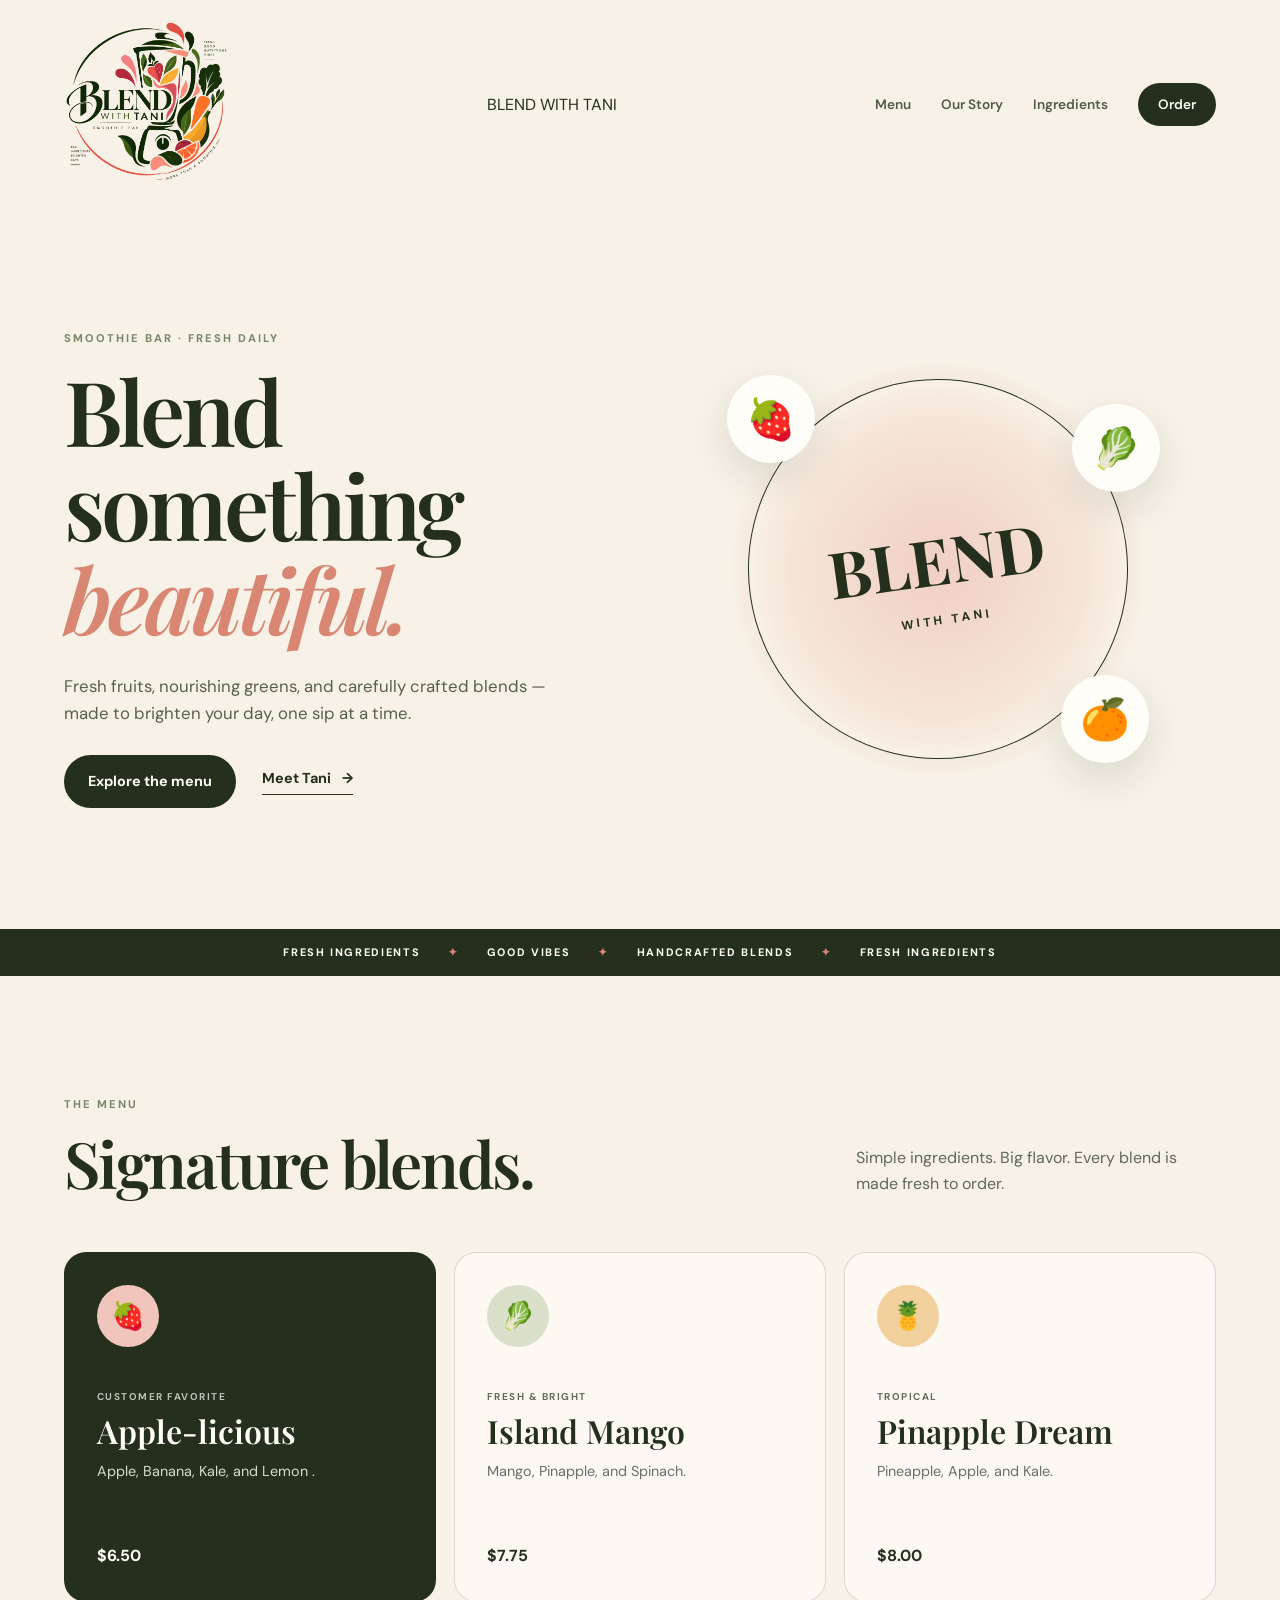
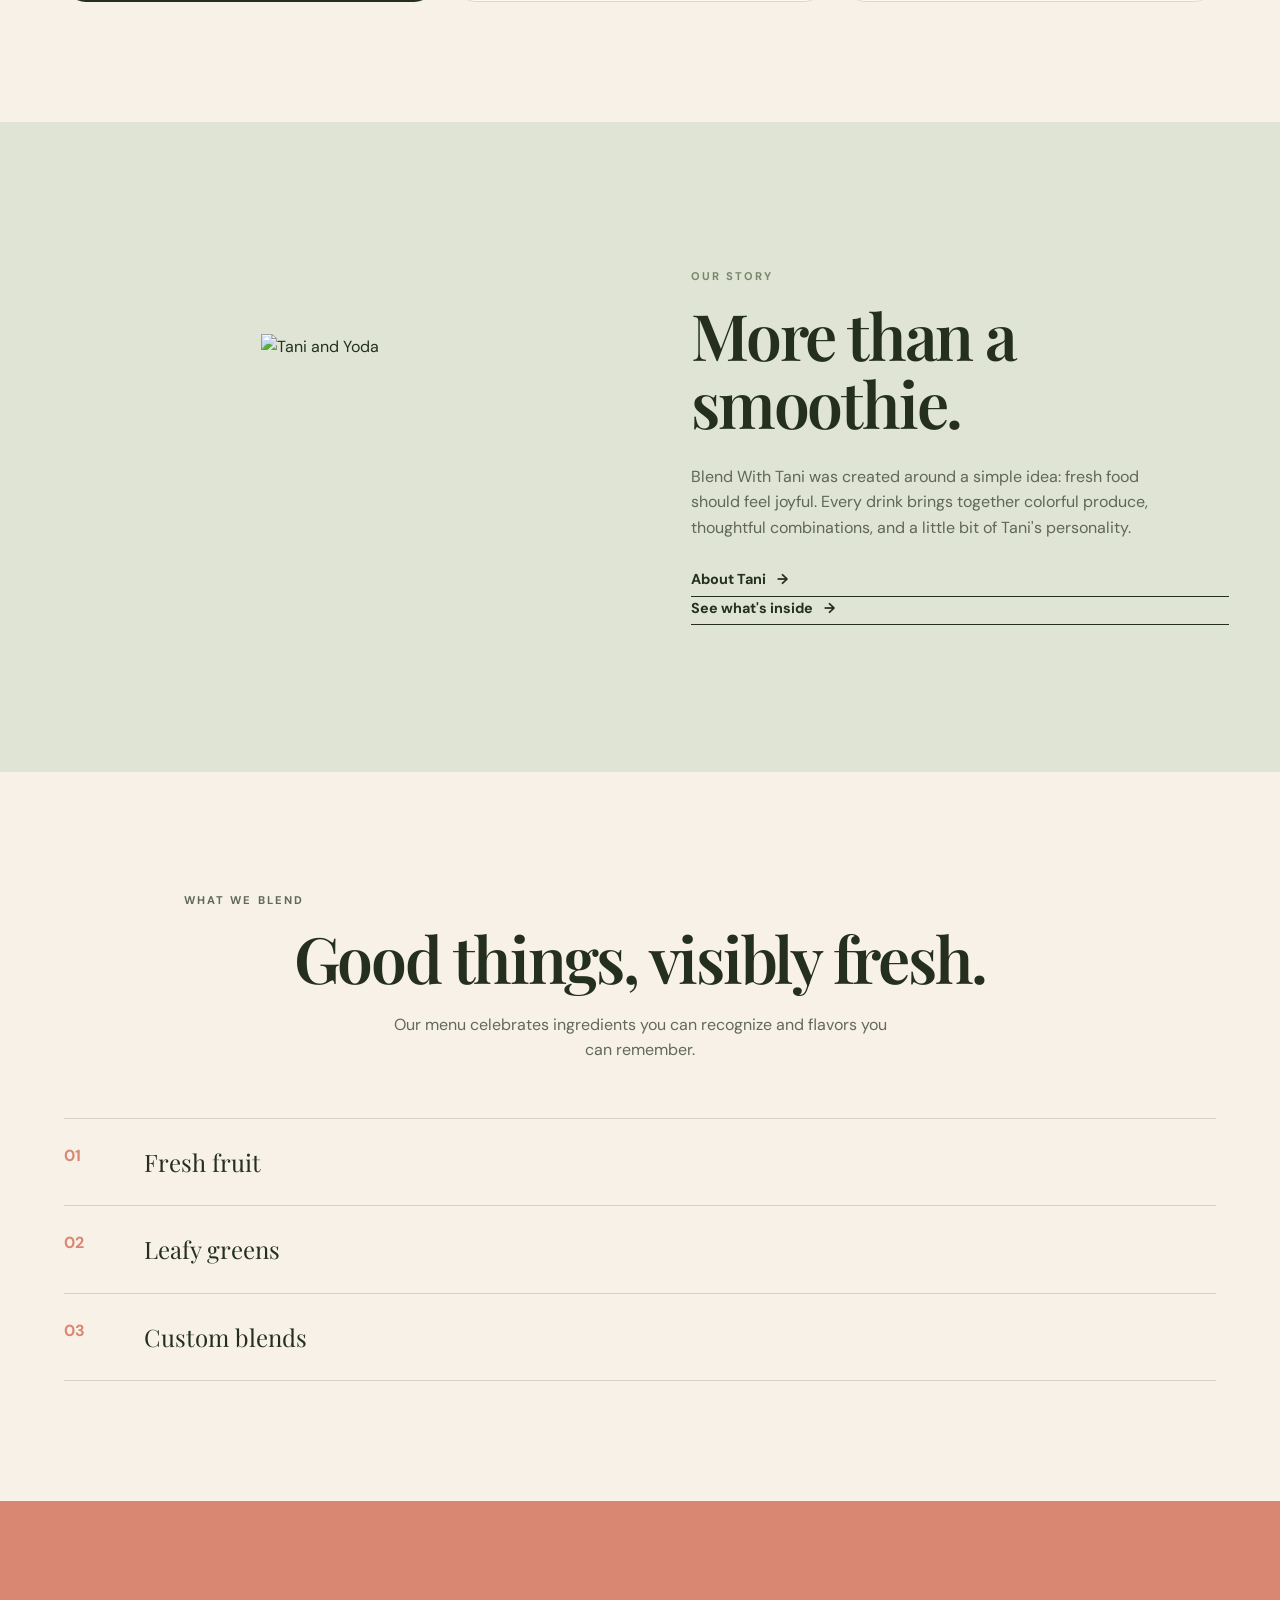
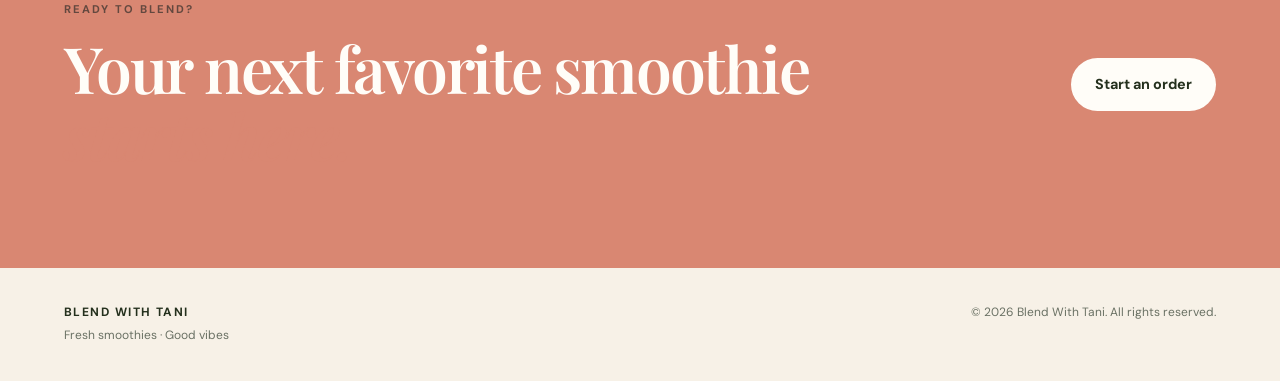
==== commit 15567801: "Update index.html" ====
--- a/index.html
+++ b/index.html
@@ -254,7 +254,7 @@
 
     <h2>
       More than a smoothie.<br>
-      <em>It's a little Dance</em>
+       
     </h2>
 
     <p>
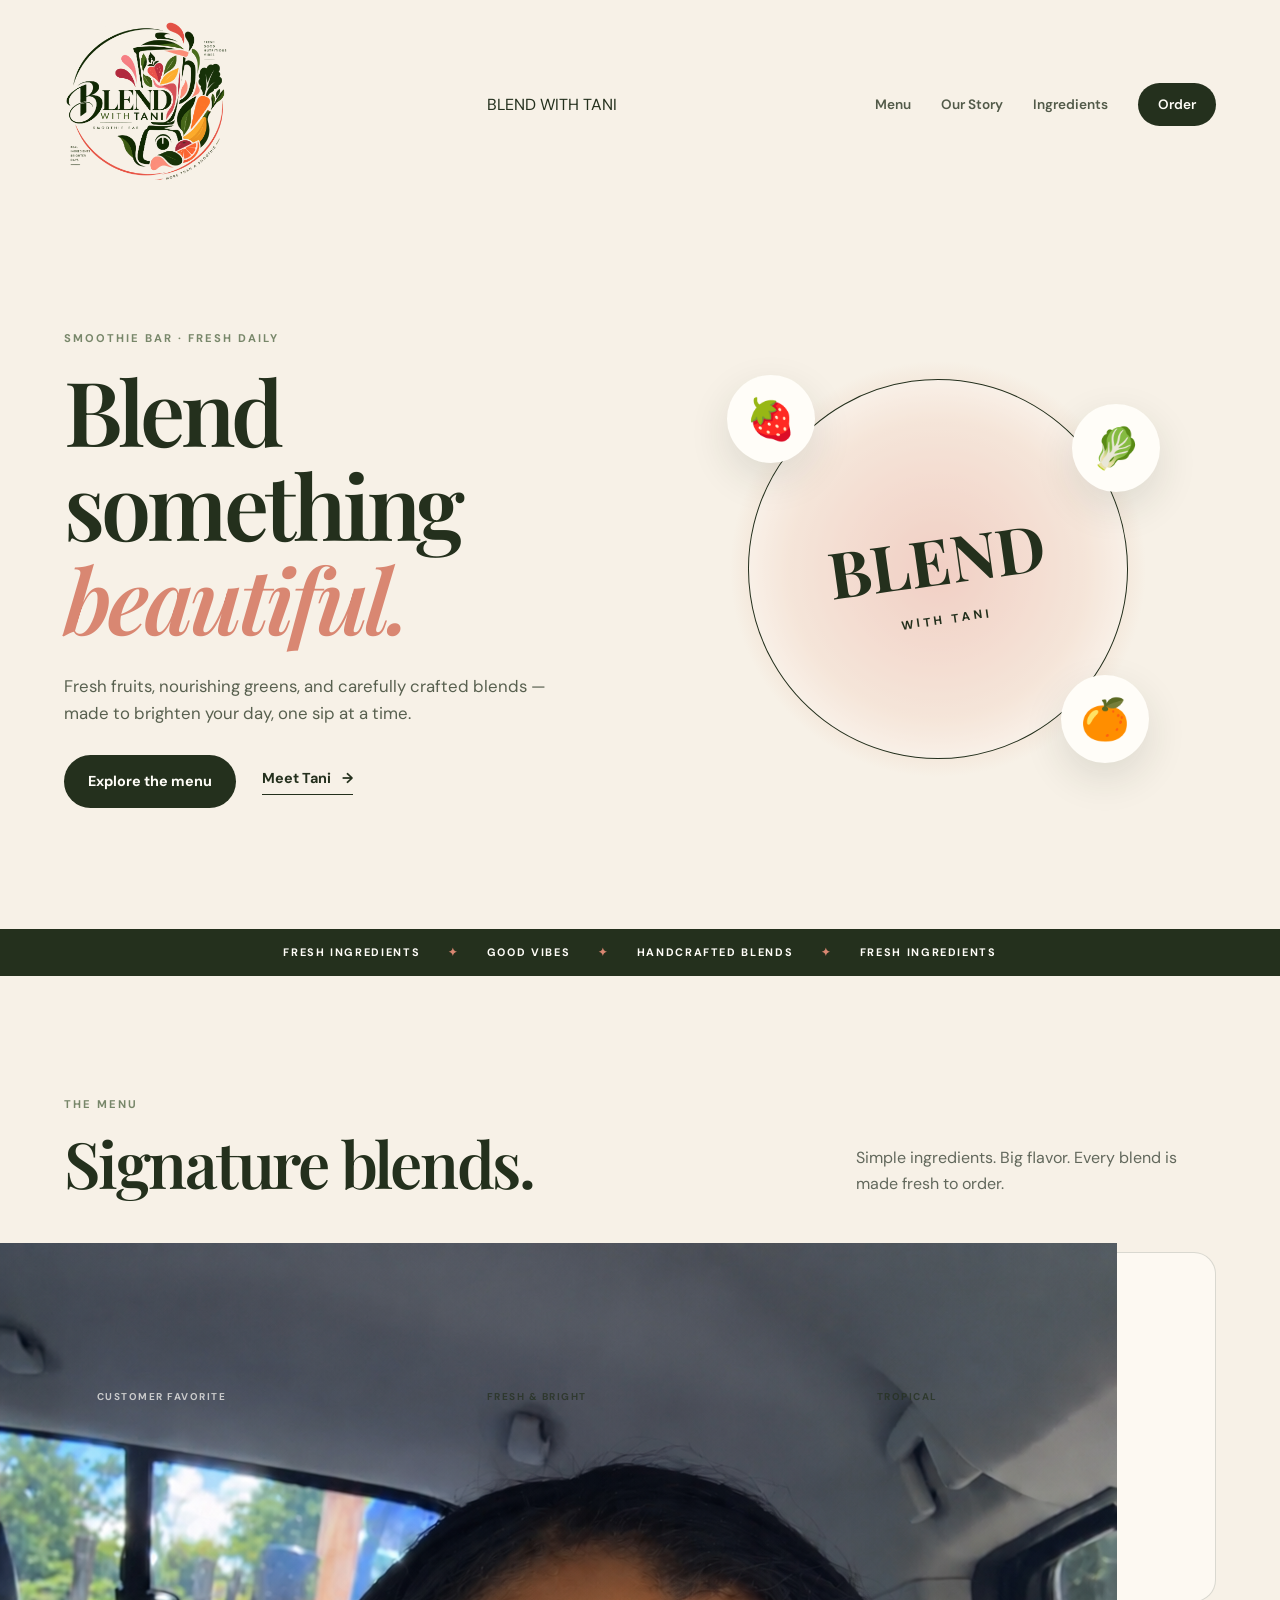
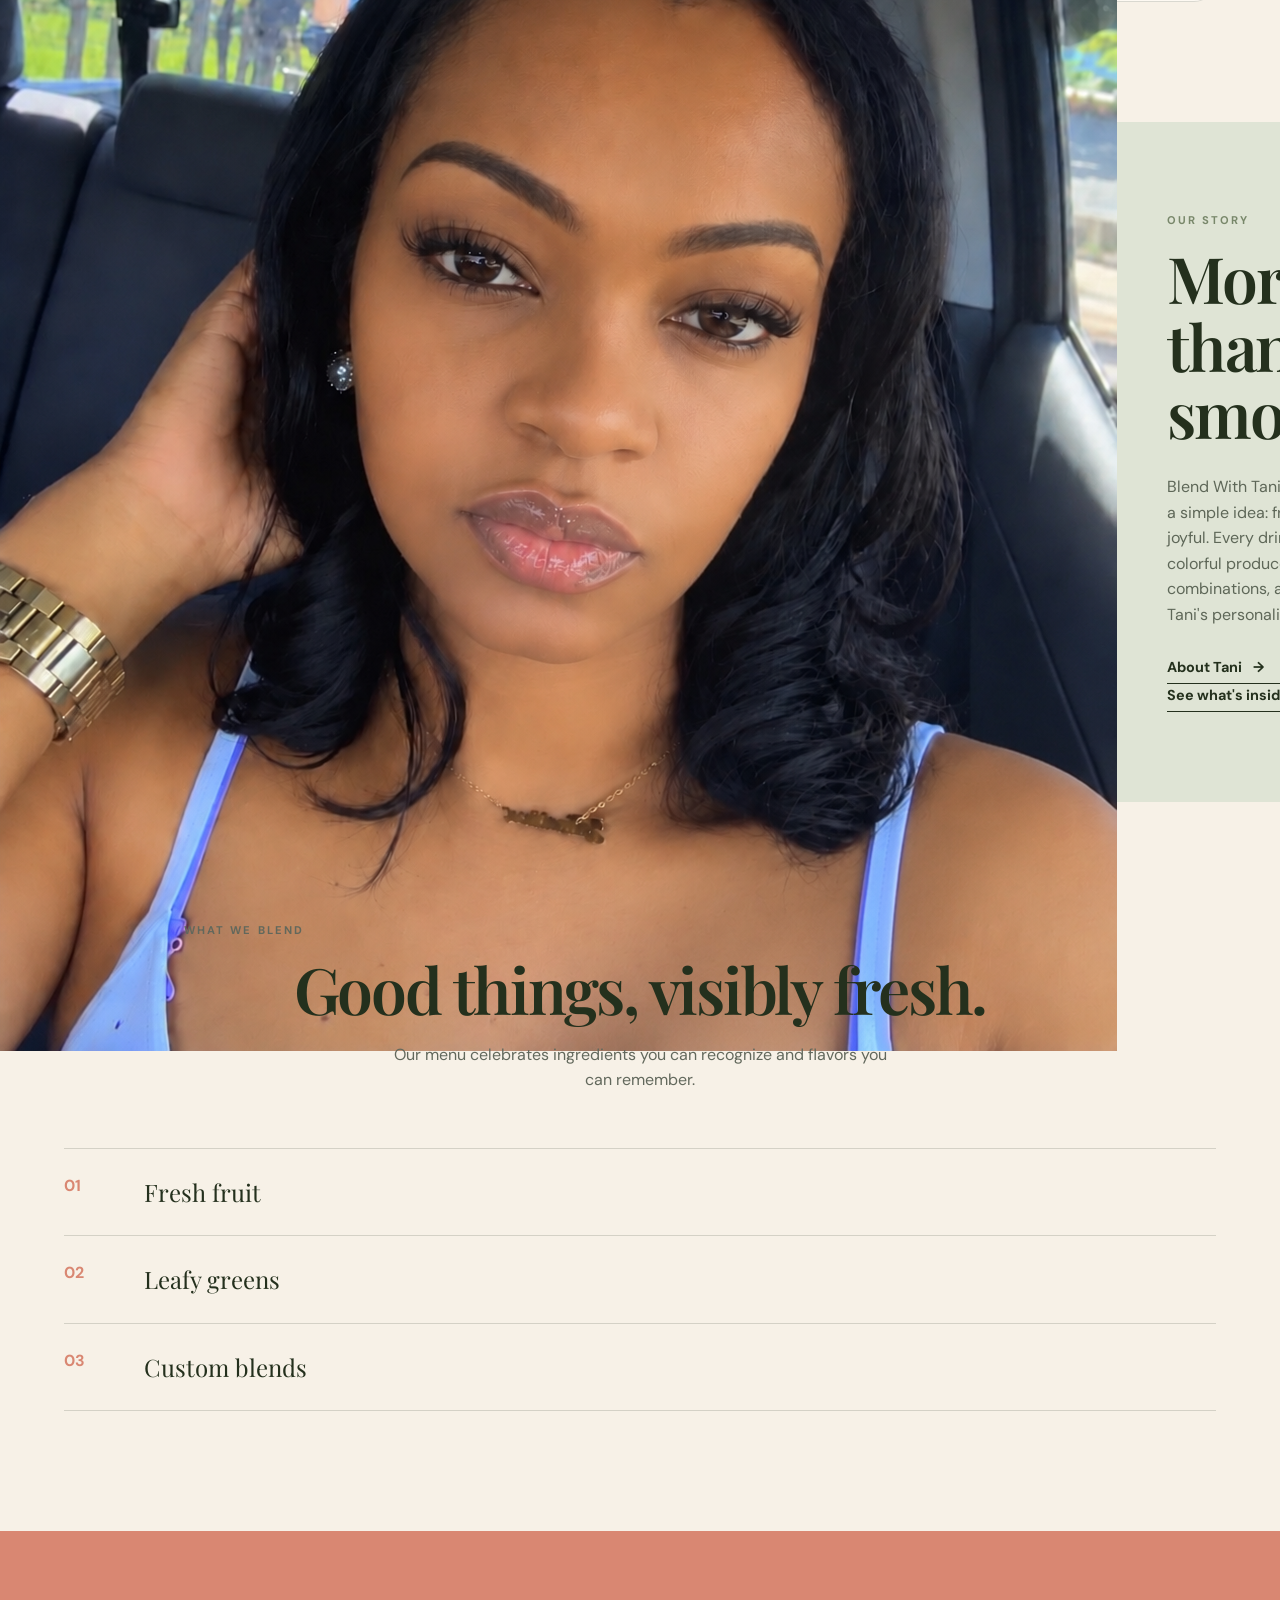
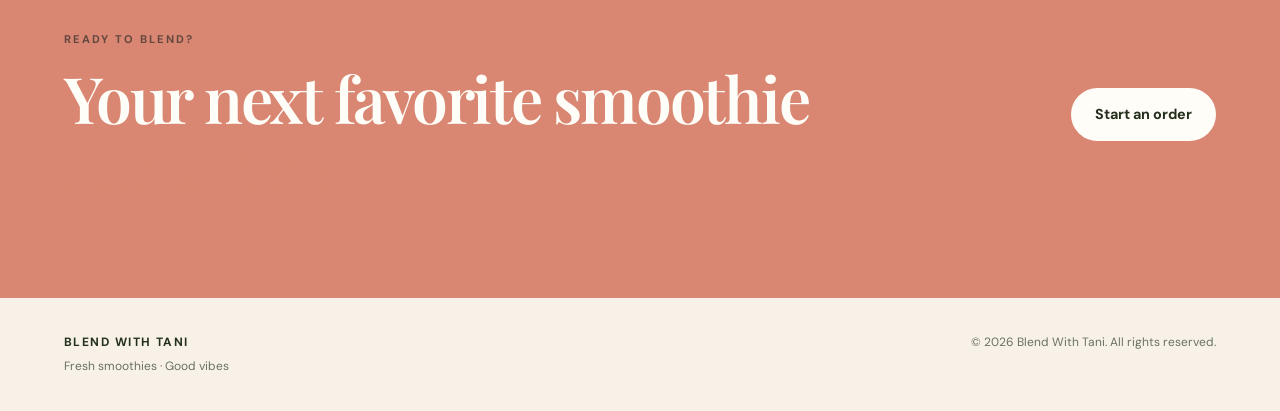
==== commit 2ec150d8: "Update index.html" ====
--- a/index.html
+++ b/index.html
@@ -242,7 +242,7 @@
 <section class="story" id="about">
 
   <div class="story-image">
-    <img src="" alt="Tani and Yoda">
+    <img src="ChatGPT Image Sep 26, 2026, 03_54_42 PM.png" alt="Tani">
   </div>
 
 
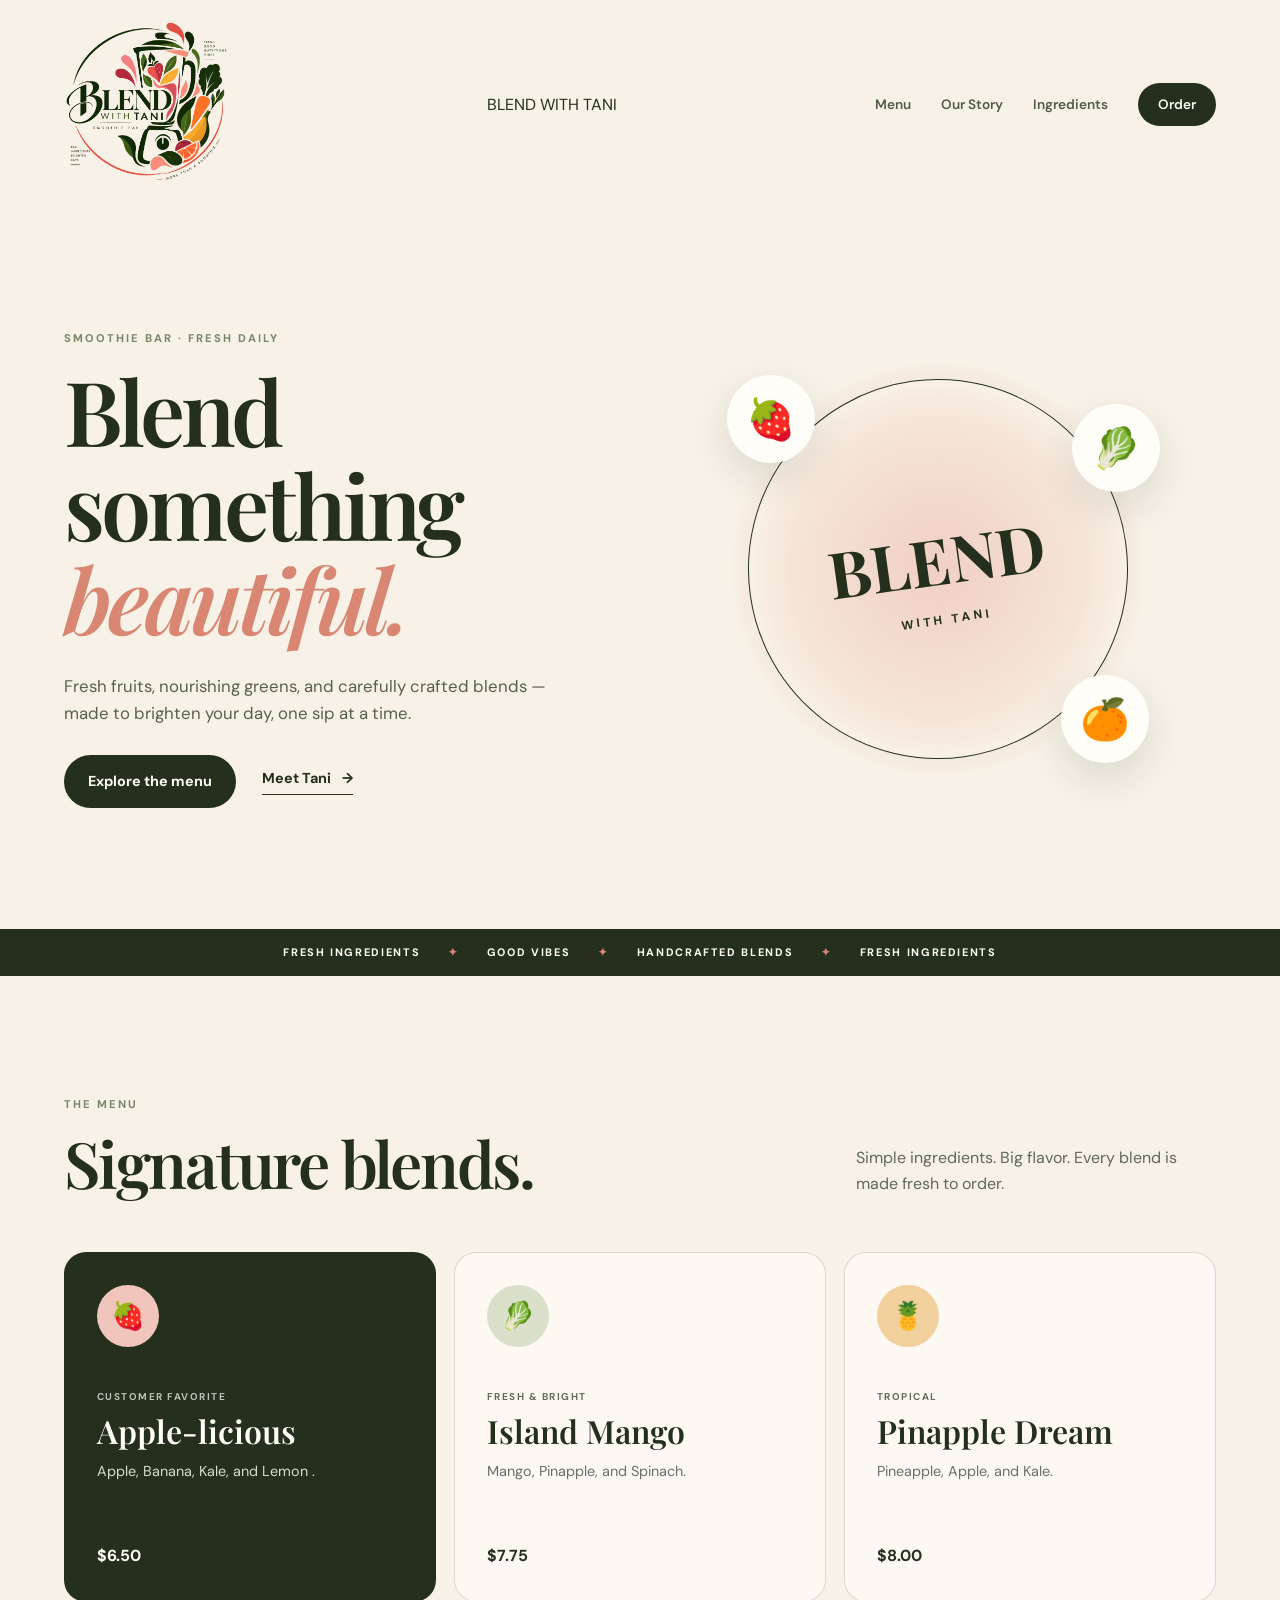
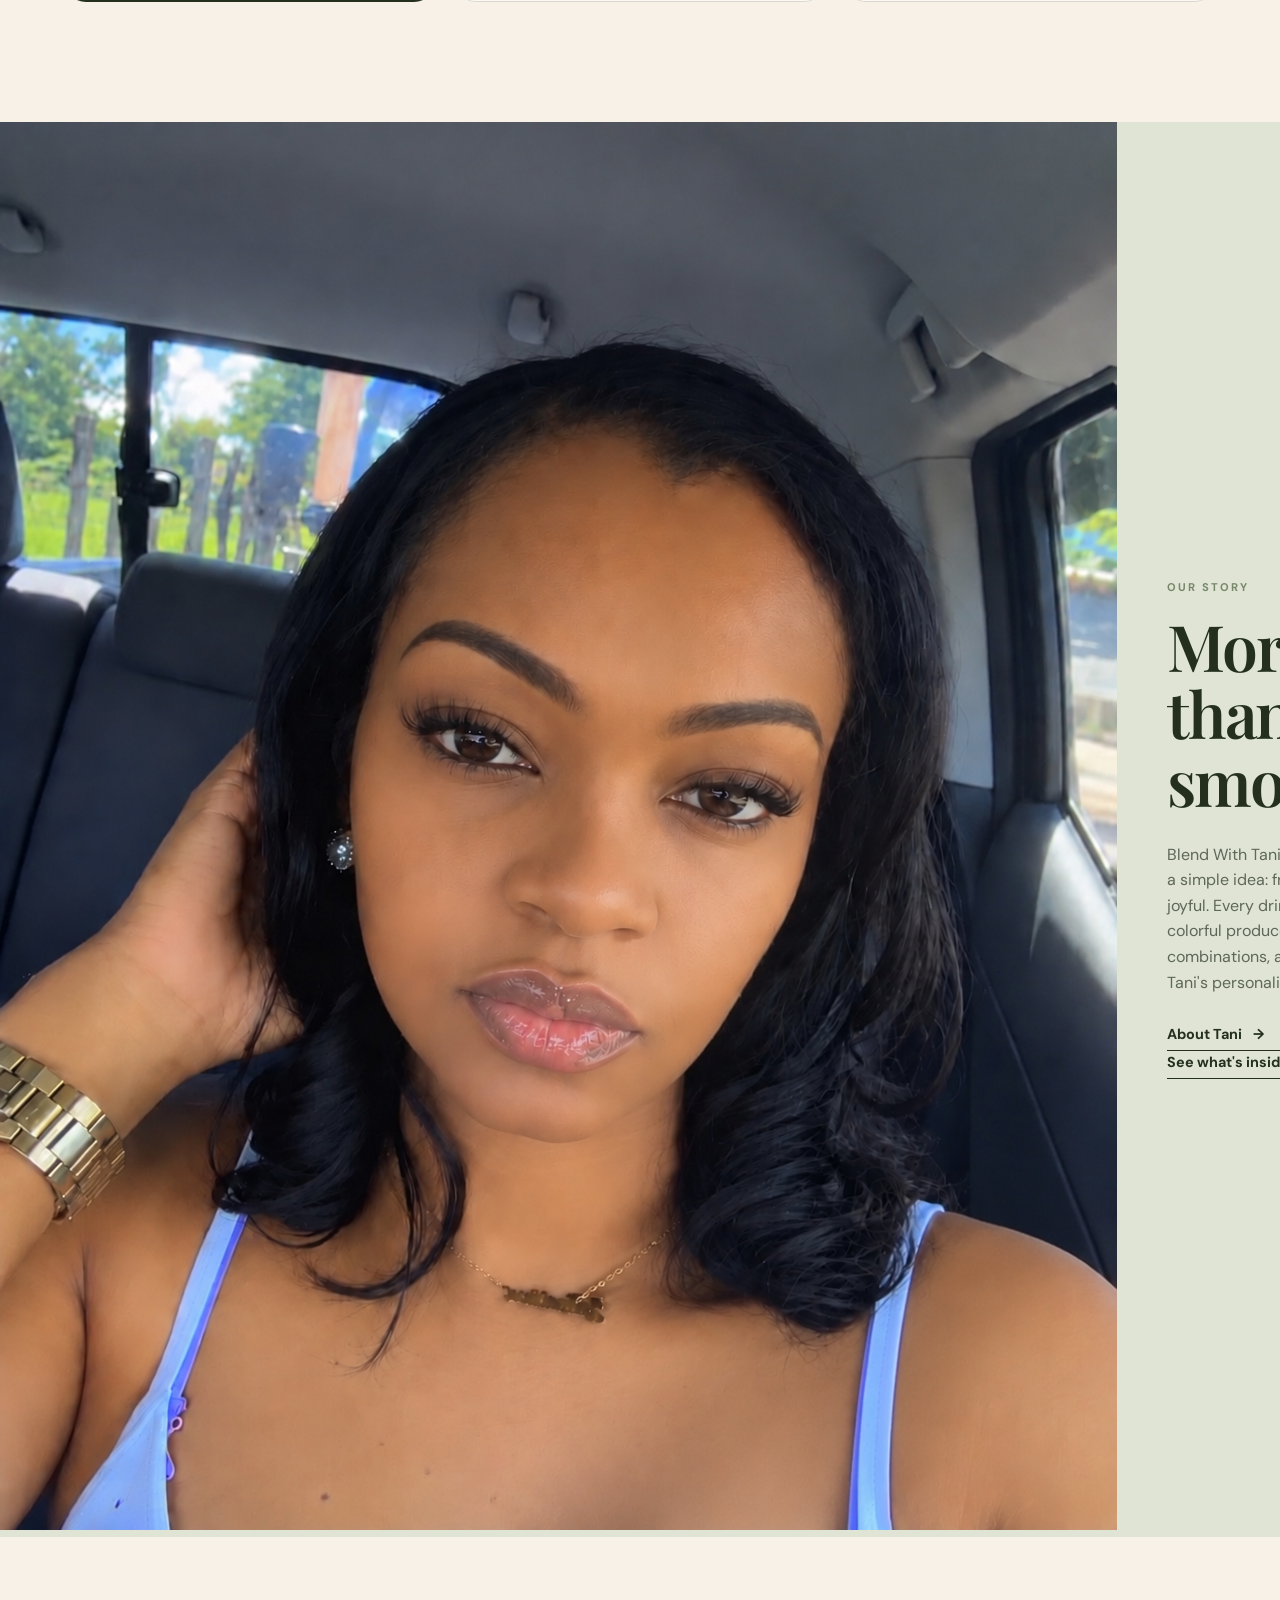
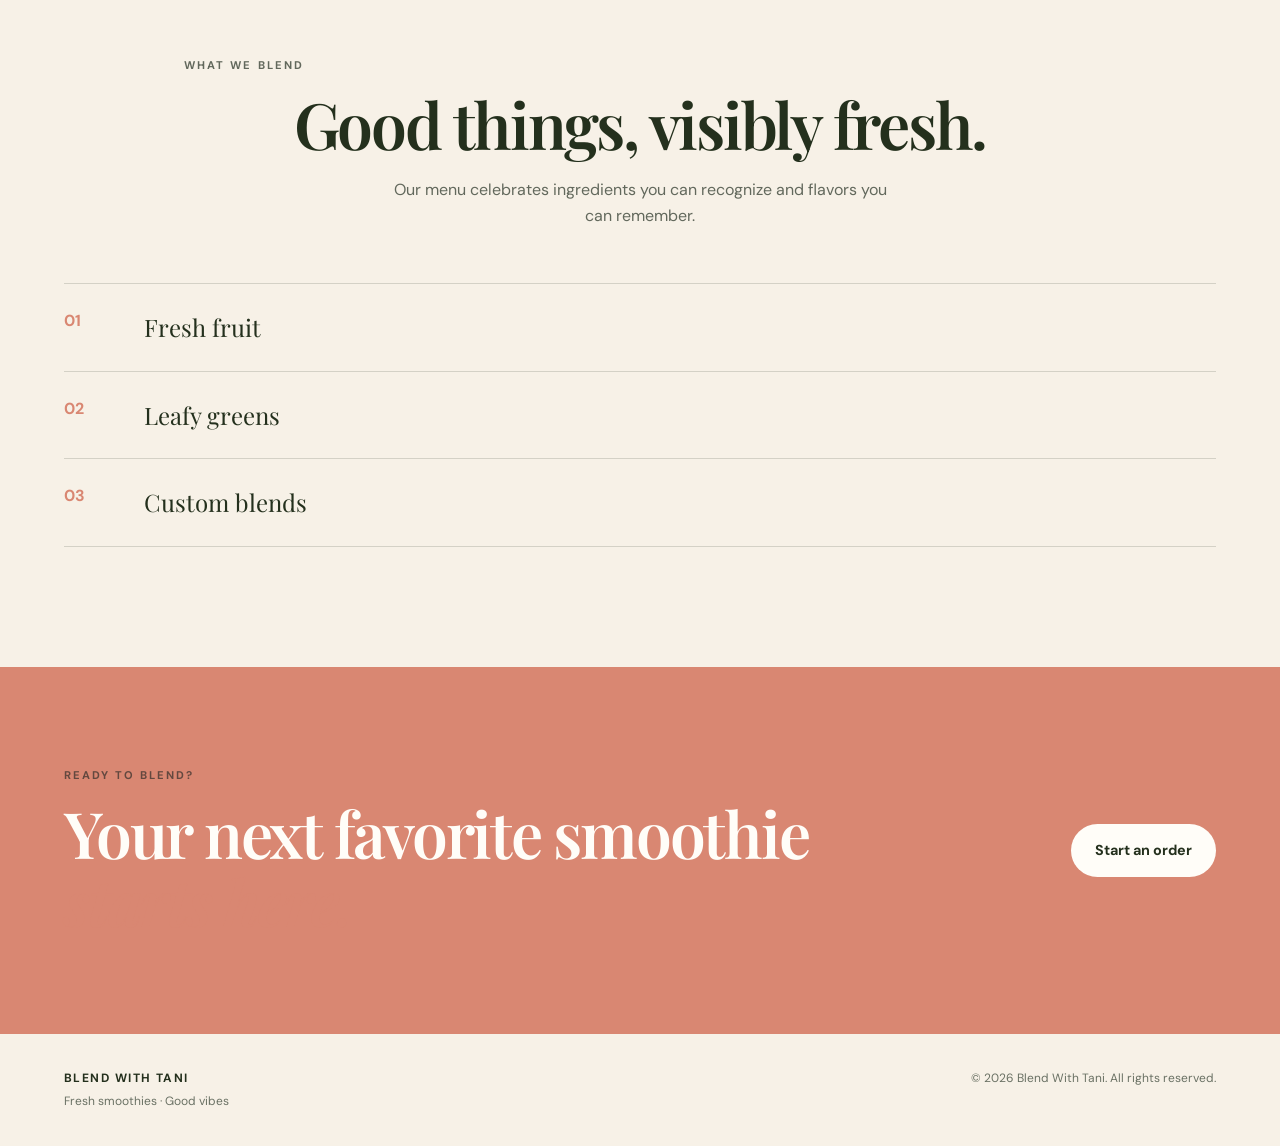
==== commit 8825109c: "Update index.html" ====
--- a/index.html
+++ b/index.html
@@ -241,7 +241,7 @@
    <!-- OUR STORY -->
 <section class="story" id="about">
 
-  <div class="story-image">
+  <div class="imgtani">
     <img src="ChatGPT Image Sep 26, 2026, 03_54_42 PM.png" alt="Tani">
   </div>
 
--- a/style.css
+++ b/style.css
@@ -500,8 +500,8 @@
 }
 
 .story-image {
-  width: 100%;
-  height: 450px;
+  width: 1px;
+  height: 1px;
   display: flex;
   align-items: center;
   justify-content: center;
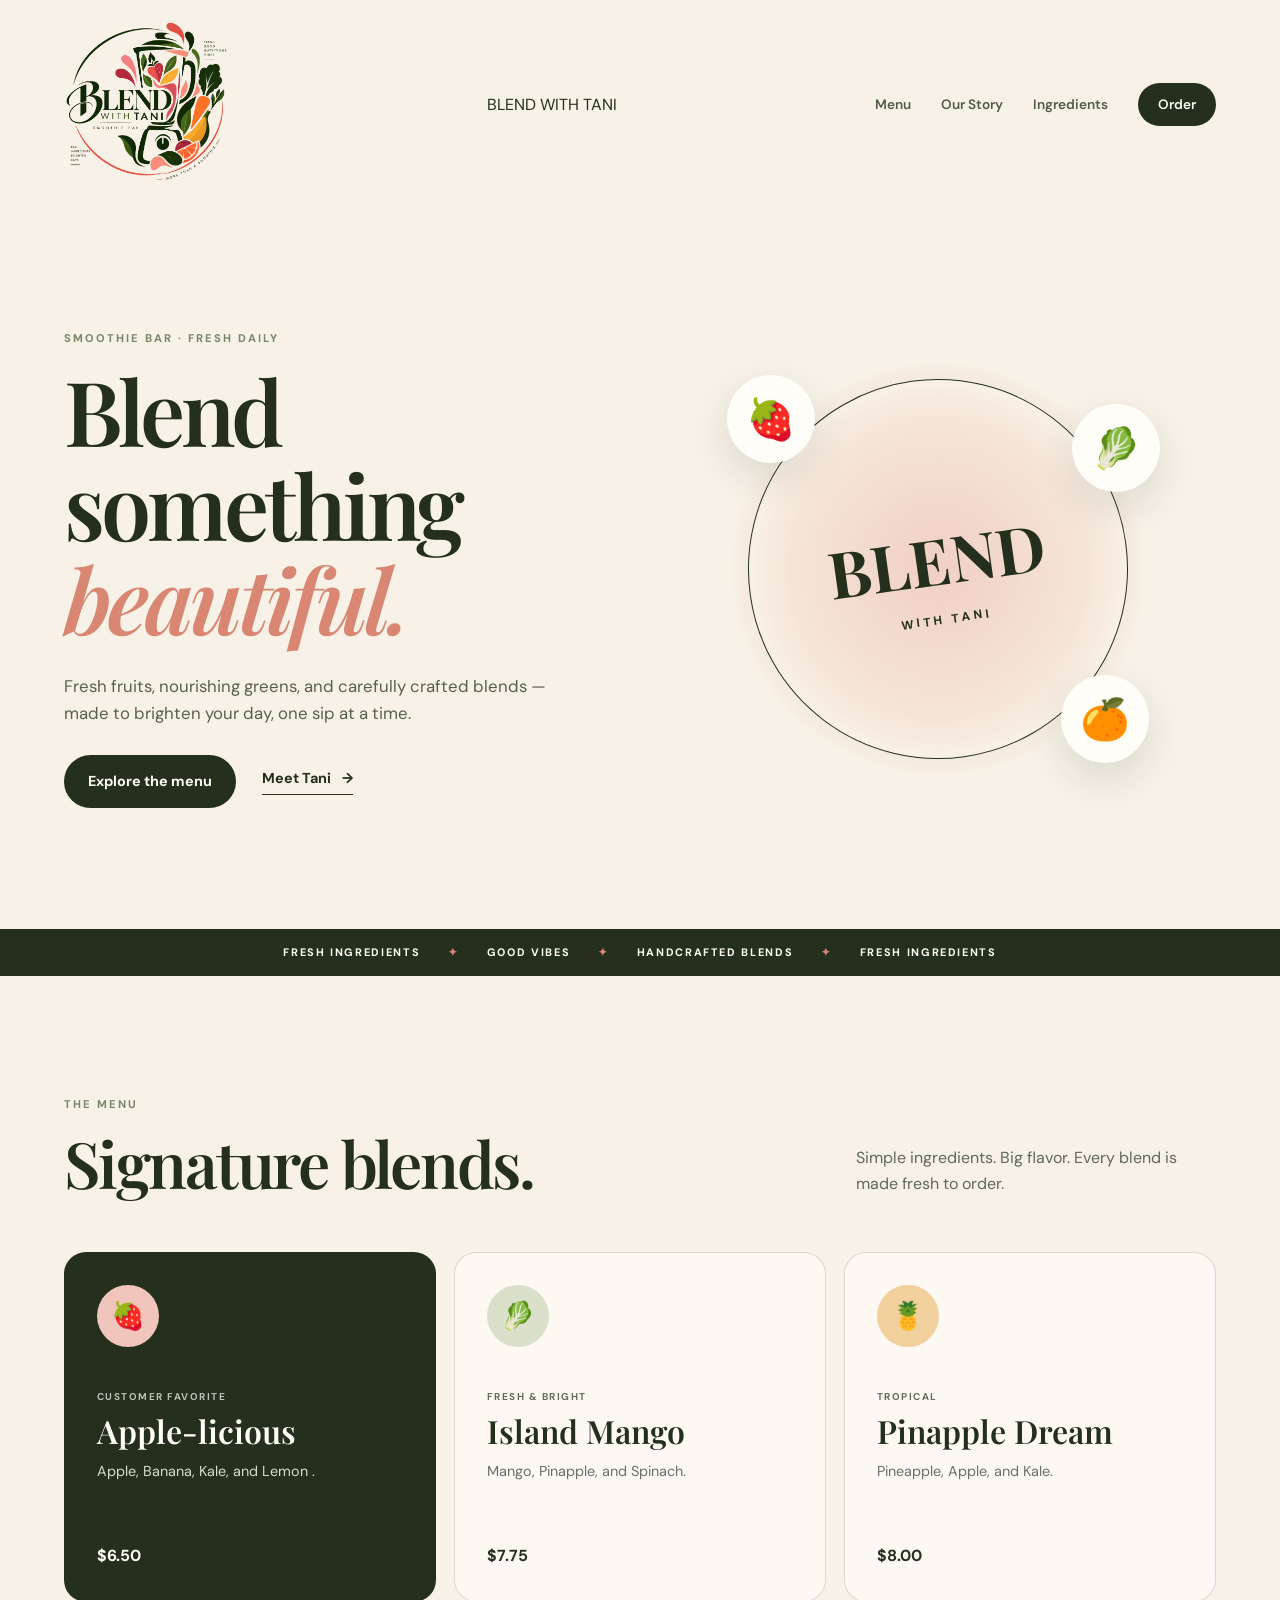
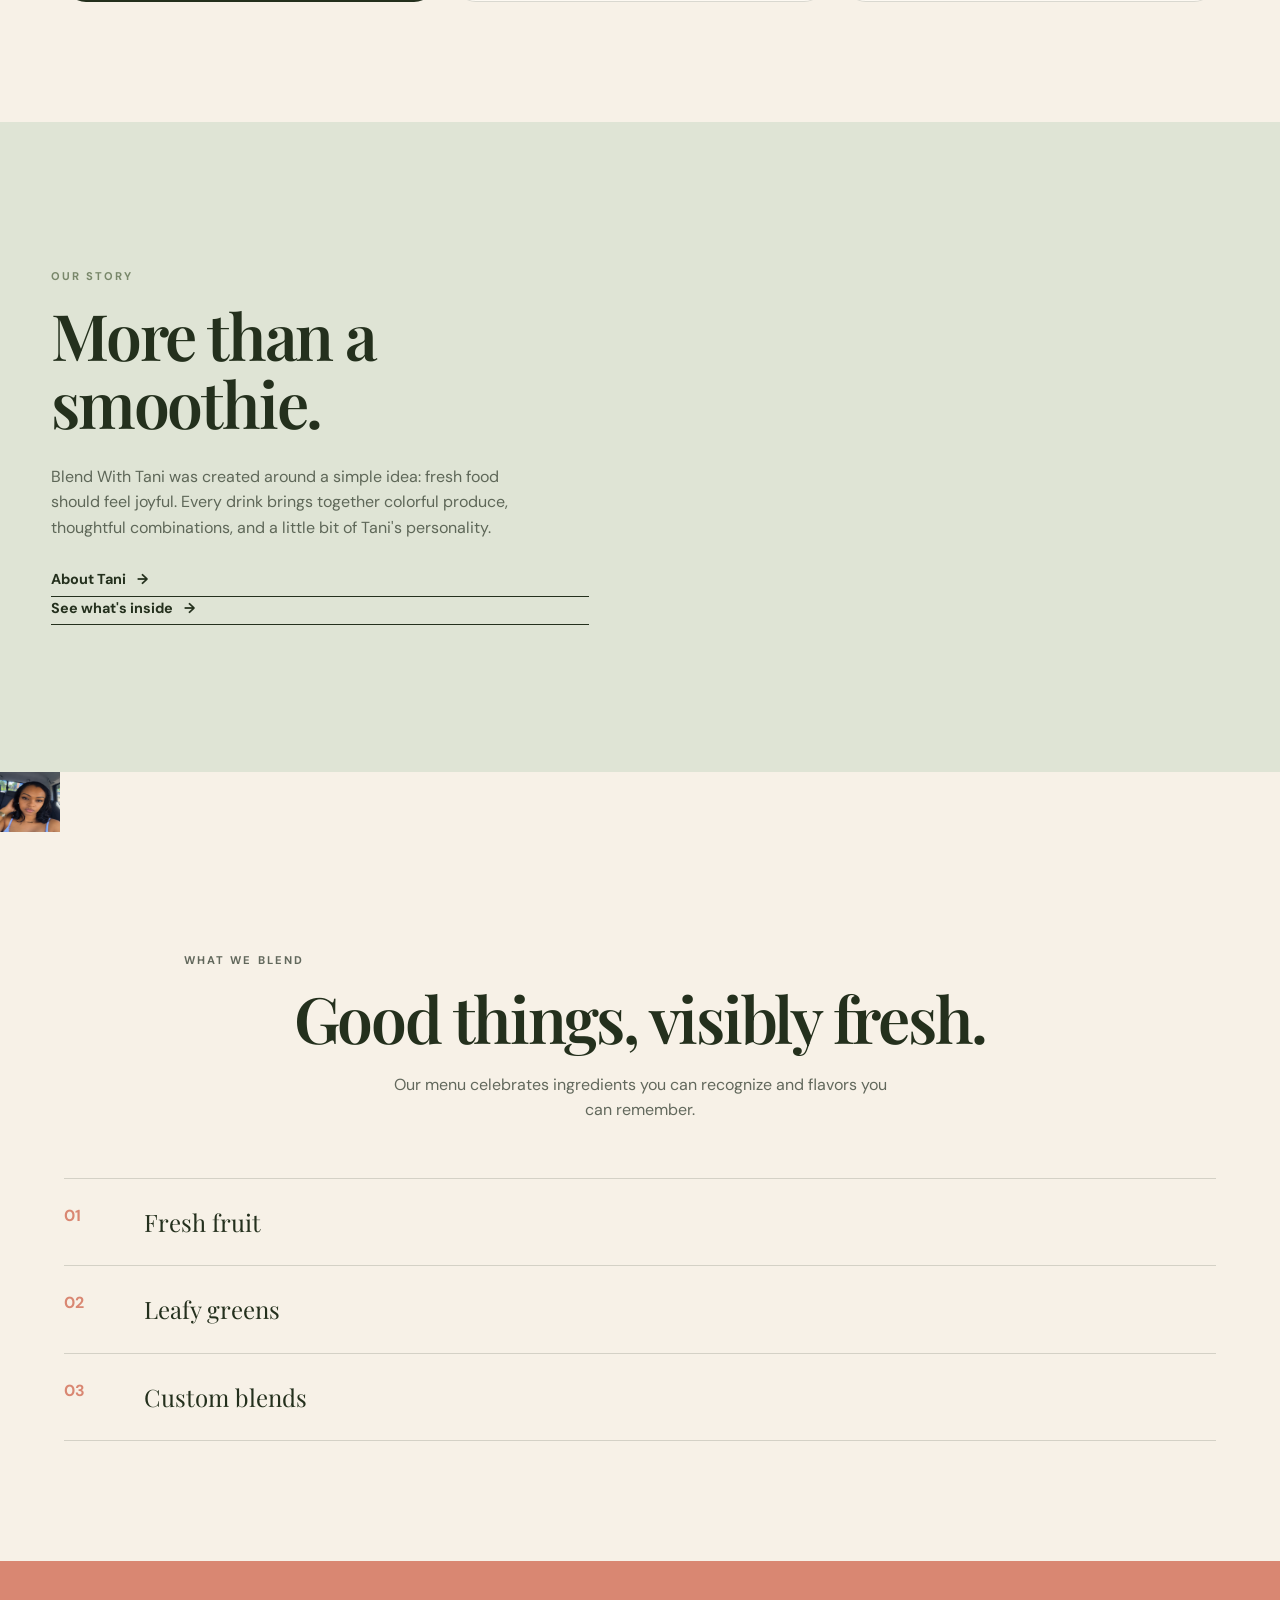
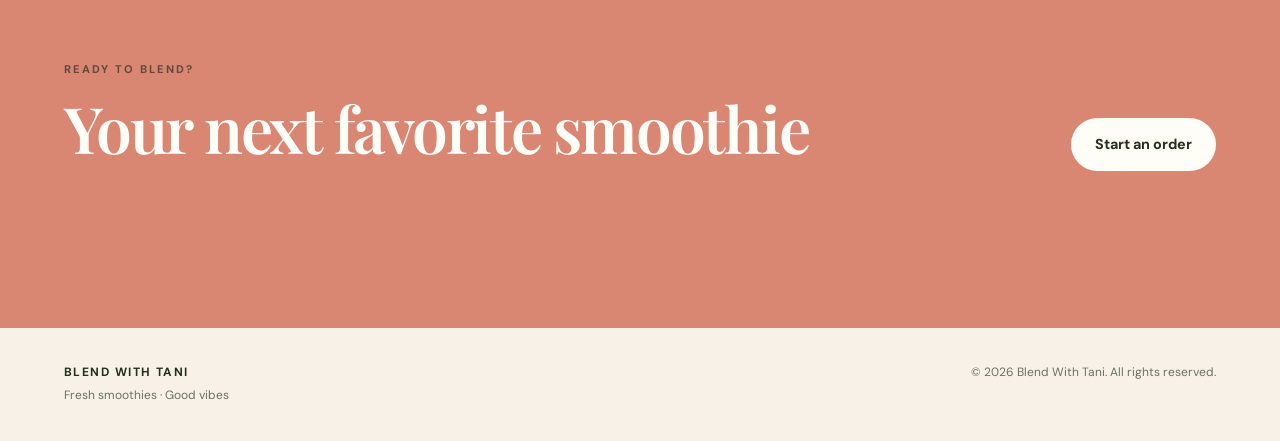
==== commit 0e1dce19: "Update index.html" ====
--- a/index.html
+++ b/index.html
@@ -241,9 +241,7 @@
    <!-- OUR STORY -->
 <section class="story" id="about">
 
-  <div class="imgtani">
-    <img src="ChatGPT Image Sep 26, 2026, 03_54_42 PM.png" alt="Tani">
-  </div>
+
 
 
   <div class="story-copy">
@@ -275,6 +273,9 @@
   </div>
 
 </section>
+     <div class="imgtani">
+    <img src="ChatGPT Image Sep 26, 2026, 03_54_42 PM.png" alt="Tani">
+  </div>
     <!-- INGREDIENTS -->
     <section class="section ingredients" id="ingredients">
 
--- a/style.css
+++ b/style.css
@@ -499,13 +499,15 @@
   min-height: 650px;
 }
 
-.story-image {
-  width: 1px;
-  height: 1px;
-  display: flex;
-  align-items: center;
-  justify-content: center;
-}
+.imgtani {
+  width: 60px;
+  height: 60px;
+}
+
+.imgtani img {
+  width: 60px;
+  height: 60px;
+ }
 
 .blender-shape {
   width: 150px;
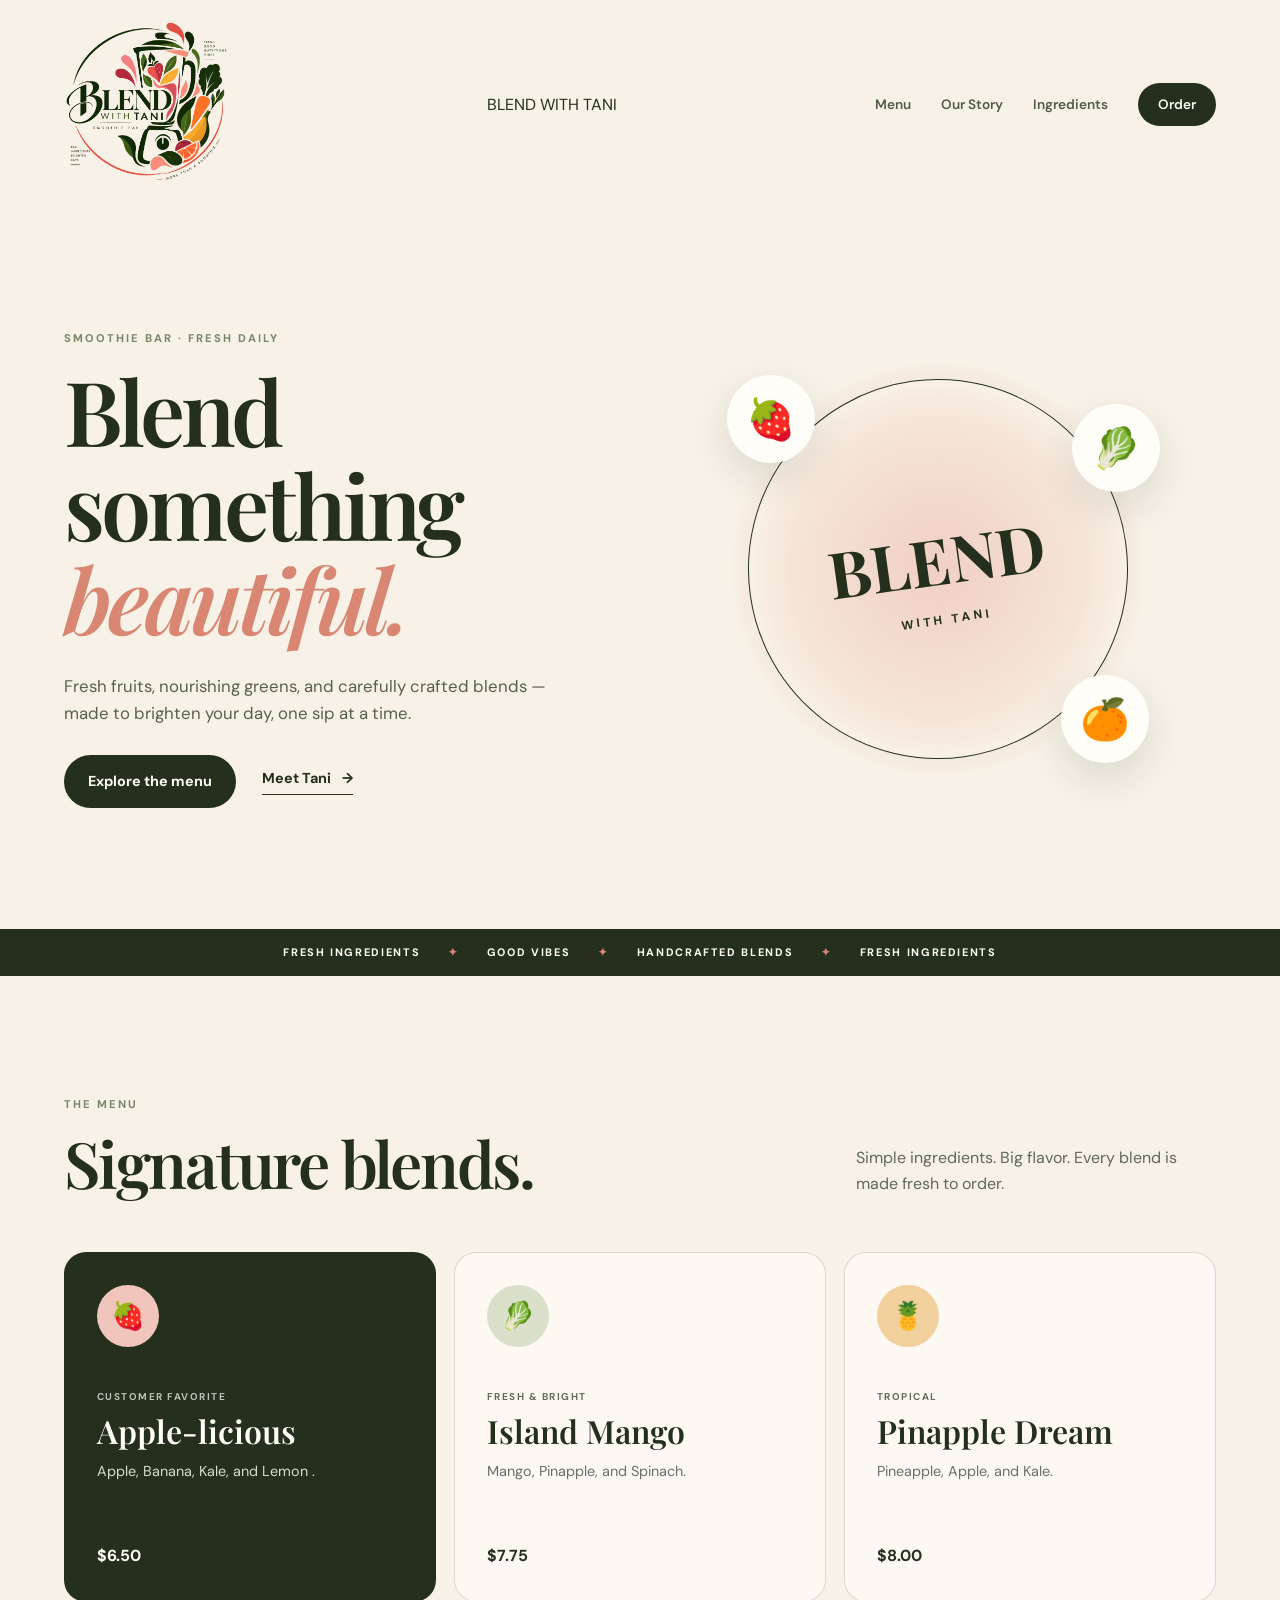
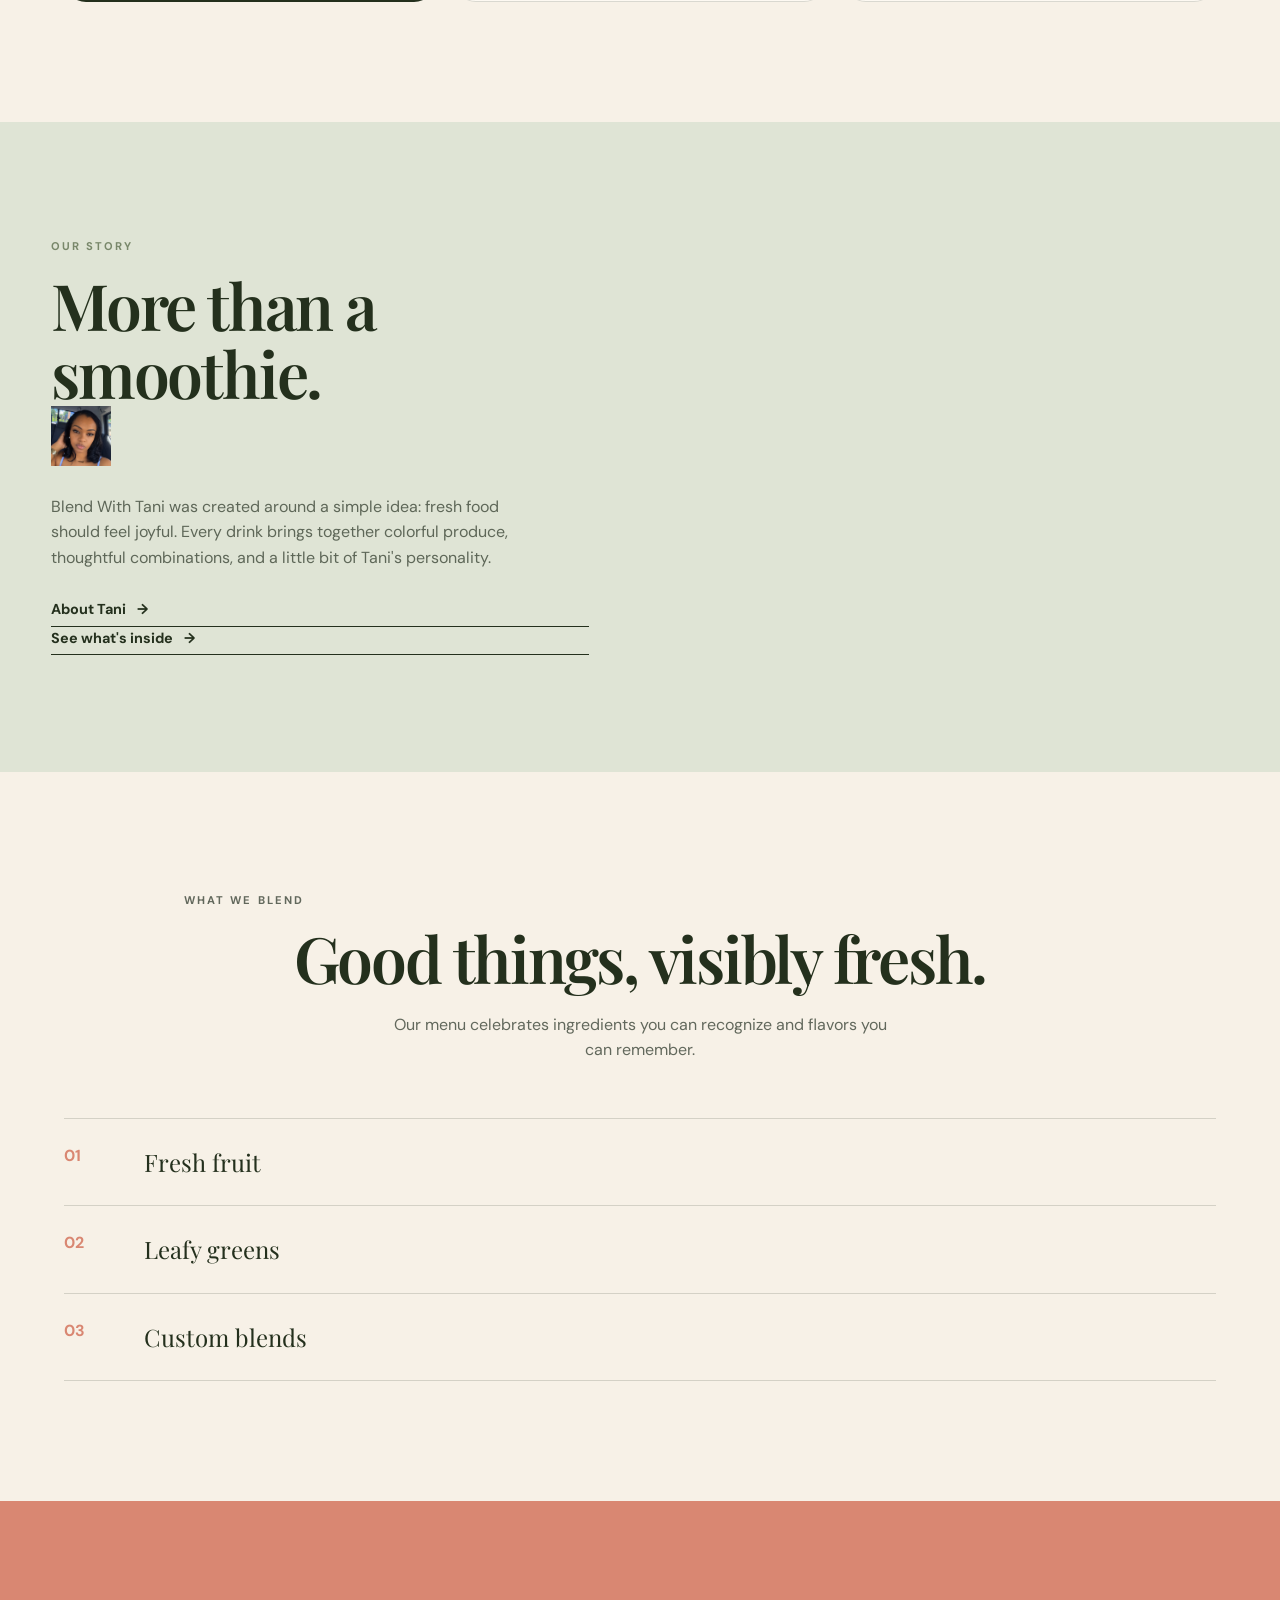
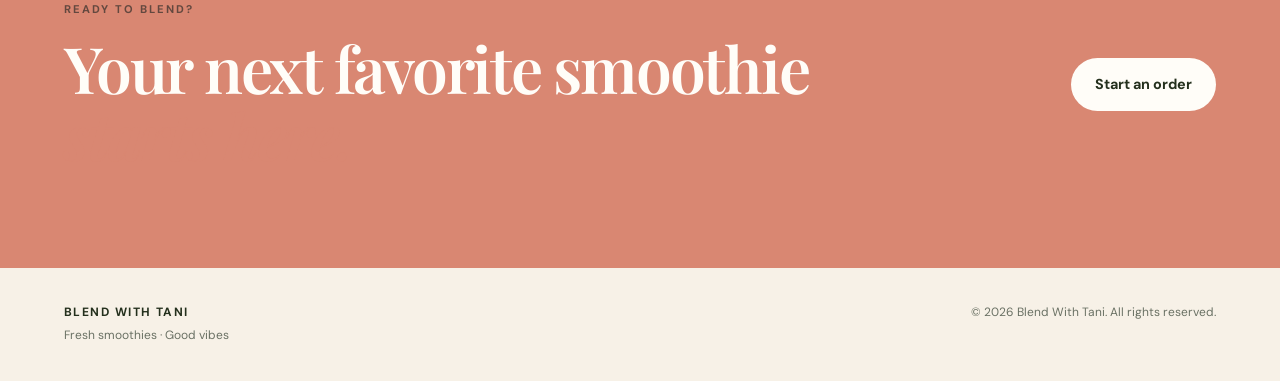
==== commit 1702c184: "Update index.html" ====
--- a/index.html
+++ b/index.html
@@ -252,7 +252,9 @@
 
     <h2>
       More than a smoothie.<br>
-       
+  <div class="imgtani">
+    <img src="ChatGPT Image Sep 26, 2026, 03_54_42 PM.png" alt="Tani">
+  </div>
     </h2>
 
     <p>
@@ -273,9 +275,7 @@
   </div>
 
 </section>
-     <div class="imgtani">
-    <img src="ChatGPT Image Sep 26, 2026, 03_54_42 PM.png" alt="Tani">
-  </div>
+    
     <!-- INGREDIENTS -->
     <section class="section ingredients" id="ingredients">
 
--- a/style.css
+++ b/style.css
@@ -500,14 +500,16 @@
 }
 
 .imgtani {
-  width: 60px;
-  height: 60px;
+  width: 60px !important;
+  height: 60px !important;
+  overflow: hidden;
 }
 
 .imgtani img {
-  width: 60px;
-  height: 60px;
- }
+  width: 60px !important;
+  height: 60px !important;
+  object-fit: cover;
+}
 
 .blender-shape {
   width: 150px;
